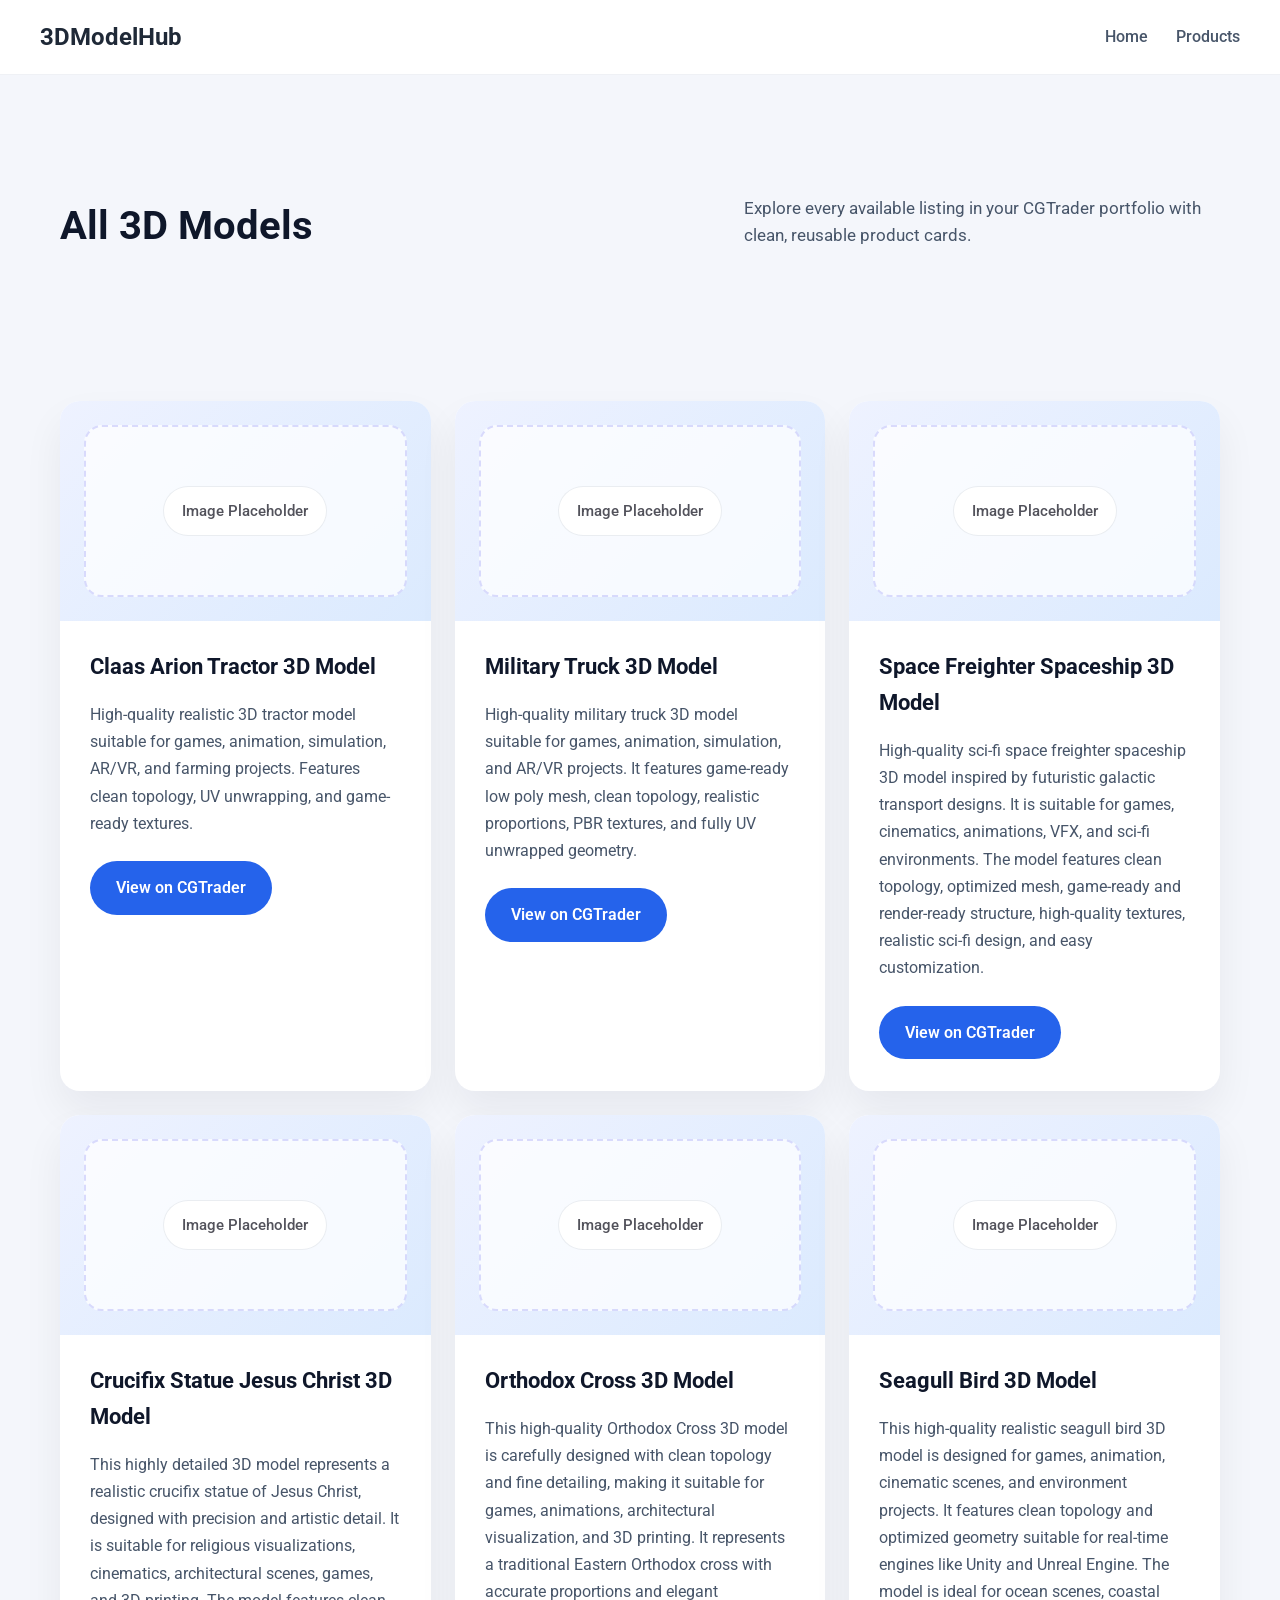
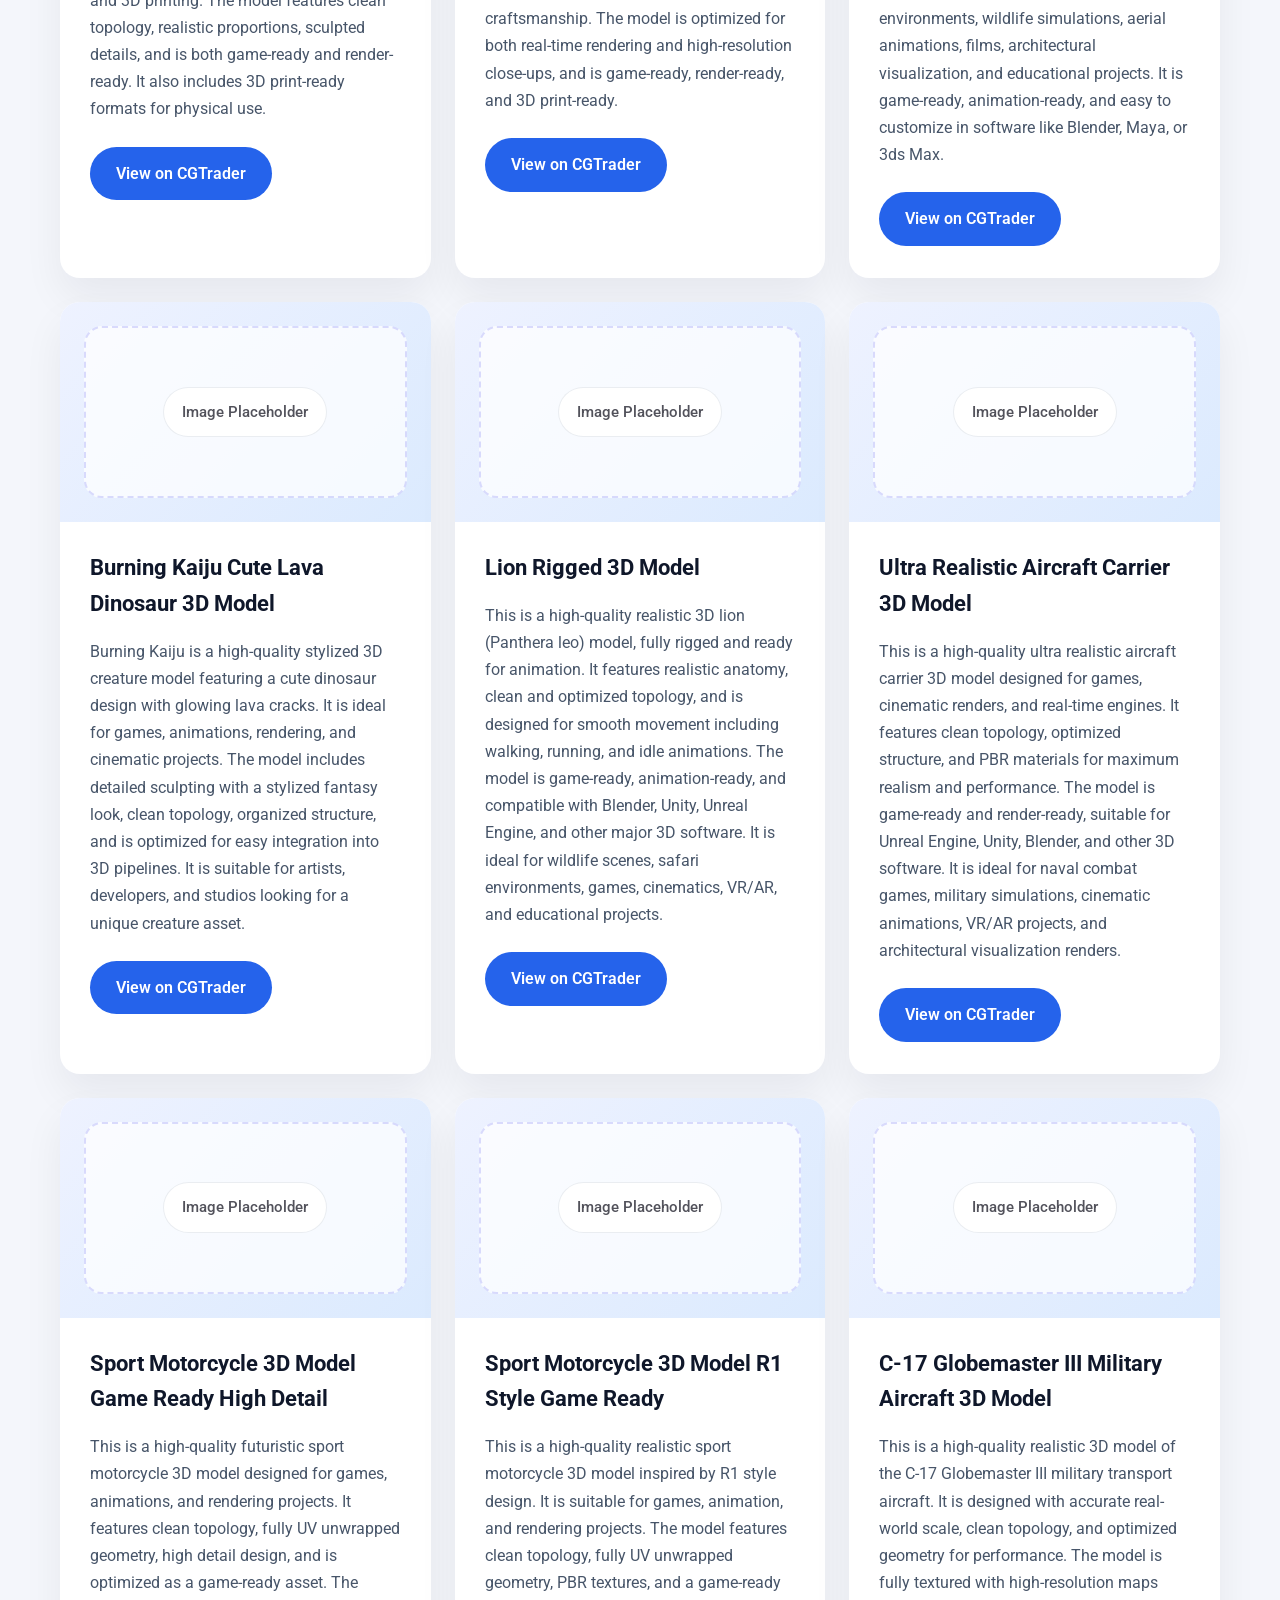
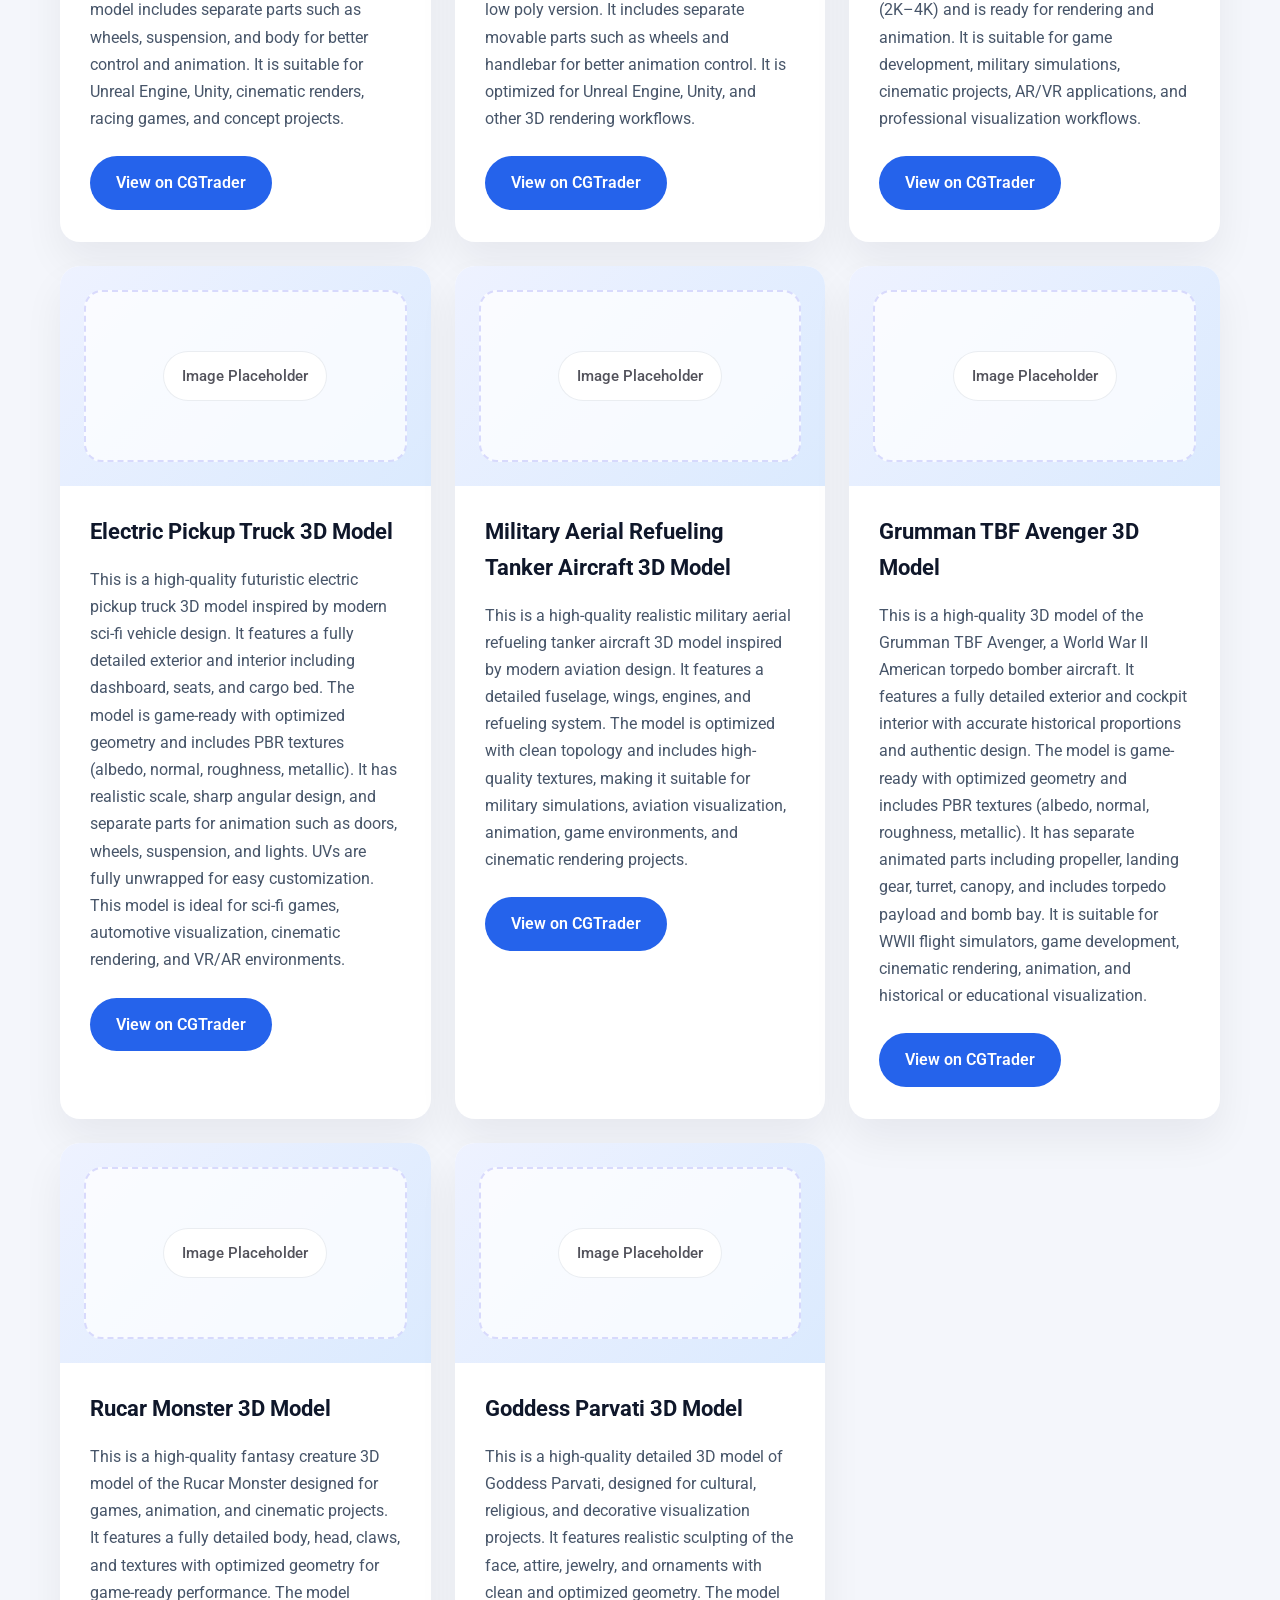
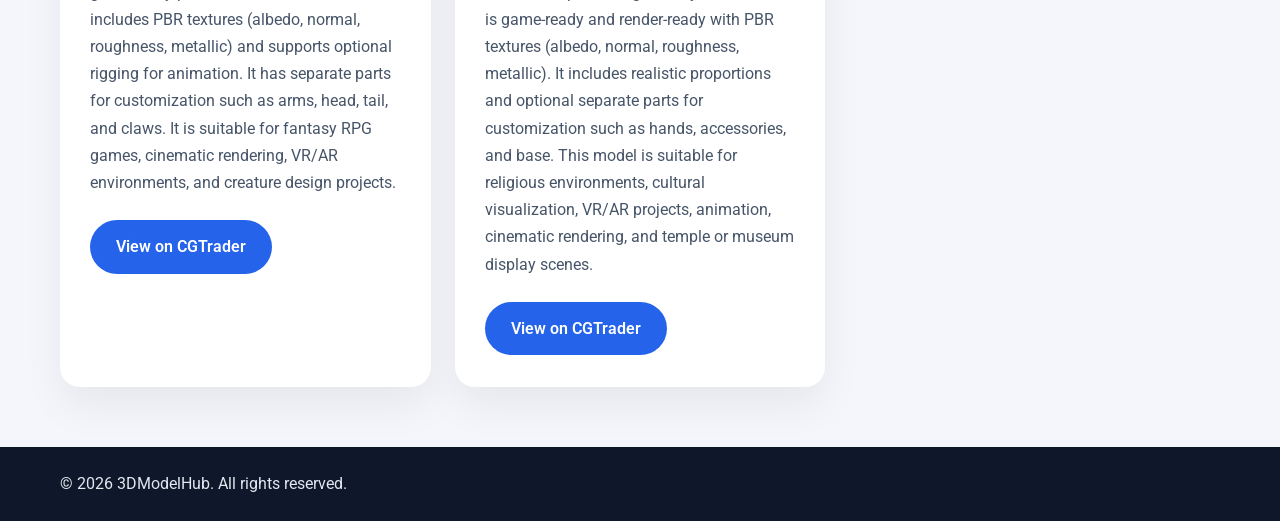
==== products.html @ 46ab67ed "Initial commit via Netlify [skip ci]" ====
﻿<!DOCTYPE html>
<html lang="en">
<head>
    <meta charset="UTF-8">
    <meta name="viewport" content="width=device-width, initial-scale=1.0">
    <title>Products - 3DModelHub</title>
    <meta name="description" content="Browse all 3D model products from 3DModelHub with direct links to CGTrader.">
    <meta name="keywords" content="3D models, CGTrader, products, game assets, sci-fi models, vehicle models">
    <link rel="preconnect" href="https://fonts.googleapis.com">
    <link rel="preconnect" href="https://fonts.gstatic.com" crossorigin>
    <link href="https://fonts.googleapis.com/css2?family=Roboto:wght@300;400;500;700&display=swap" rel="stylesheet">
    <link rel="stylesheet" href="styles.css">
</head>
<body>
    <header>
        <div class="container header-inner">
            <a href="index.html" class="logo">3DModelHub</a>
            <nav>
                <ul>
                    <li><a href="index.html">Home</a></li>
                    <li><a href="products.html">Products</a></li>
                </ul>
            </nav>
        </div>
    </header>

    <main>
        <section class="page-hero">
            <div class="container">
                <h1>All 3D Models</h1>
                <p>Explore every available listing in your CGTrader portfolio with clean, reusable product cards.</p>
            </div>
        </section>

        <section id="products">
            <div class="container">
                <div class="product-grid">
                    <div class="card">
                        <div class="card-image"><div class="image-placeholder"></div></div>
                        <div class="card-content">
                            <h3>Claas Arion Tractor 3D Model</h3>
                            <p>High-quality realistic 3D tractor model suitable for games, animation, simulation, AR/VR, and farming projects. Features clean topology, UV unwrapping, and game-ready textures.</p>
                            <a href="https://www.cgtrader.com/3d-models/vehicle/other/claas-arion-tractor-3d-model" target="_blank" rel="noopener noreferrer" class="cta-btn">View on CGTrader</a>
                        </div>
                    </div>
                    <div class="card">
                        <div class="card-image"><div class="image-placeholder"></div></div>
                        <div class="card-content">
                            <h3>Military Truck 3D Model</h3>
                            <p>High-quality military truck 3D model suitable for games, animation, simulation, and AR/VR projects. It features game-ready low poly mesh, clean topology, realistic proportions, PBR textures, and fully UV unwrapped geometry.</p>
                            <a href="https://www.cgtrader.com/3d-models/military/military-vehicle/military-truck-3d-model-72cf2293-7ee6-48e0-bdb8-0325bc95a999" target="_blank" rel="noopener noreferrer" class="cta-btn">View on CGTrader</a>
                        </div>
                    </div>
                    <div class="card">
                        <div class="card-image"><div class="image-placeholder"></div></div>
                        <div class="card-content">
                            <h3>Space Freighter Spaceship 3D Model</h3>
                            <p>High-quality sci-fi space freighter spaceship 3D model inspired by futuristic galactic transport designs. It is suitable for games, cinematics, animations, VFX, and sci-fi environments. The model features clean topology, optimized mesh, game-ready and render-ready structure, high-quality textures, realistic sci-fi design, and easy customization.</p>
                            <a href="https://www.cgtrader.com/3d-models/space/spaceship/space-freighter-spaceship-3d-model" target="_blank" rel="noopener noreferrer" class="cta-btn">View on CGTrader</a>
                        </div>
                    </div>
                    <div class="card">
                        <div class="card-image"><div class="image-placeholder"></div></div>
                        <div class="card-content">
                            <h3>Crucifix Statue Jesus Christ 3D Model</h3>
                            <p>This highly detailed 3D model represents a realistic crucifix statue of Jesus Christ, designed with precision and artistic detail. It is suitable for religious visualizations, cinematics, architectural scenes, games, and 3D printing. The model features clean topology, realistic proportions, sculpted details, and is both game-ready and render-ready. It also includes 3D print-ready formats for physical use.</p>
                            <a href="https://www.cgtrader.com/3d-models/vehicle/other/crucifix-statue-jesus-christ-3d-model" target="_blank" rel="noopener noreferrer" class="cta-btn">View on CGTrader</a>
                        </div>
                    </div>
                    <div class="card">
                        <div class="card-image"><div class="image-placeholder"></div></div>
                        <div class="card-content">
                            <h3>Orthodox Cross 3D Model</h3>
                            <p>This high-quality Orthodox Cross 3D model is carefully designed with clean topology and fine detailing, making it suitable for games, animations, architectural visualization, and 3D printing. It represents a traditional Eastern Orthodox cross with accurate proportions and elegant craftsmanship. The model is optimized for both real-time rendering and high-resolution close-ups, and is game-ready, render-ready, and 3D print-ready.</p>
                            <a href="https://www.cgtrader.com/3d-models/vehicle/other/orthodox-cross-3d-model" target="_blank" rel="noopener noreferrer" class="cta-btn">View on CGTrader</a>
                        </div>
                    </div>
                    <div class="card">
                        <div class="card-image"><div class="image-placeholder"></div></div>
                        <div class="card-content">
                            <h3>Seagull Bird 3D Model</h3>
                            <p>This high-quality realistic seagull bird 3D model is designed for games, animation, cinematic scenes, and environment projects. It features clean topology and optimized geometry suitable for real-time engines like Unity and Unreal Engine. The model is ideal for ocean scenes, coastal environments, wildlife simulations, aerial animations, films, architectural visualization, and educational projects. It is game-ready, animation-ready, and easy to customize in software like Blender, Maya, or 3ds Max.</p>
                            <a href="https://www.cgtrader.com/3d-models/animal/bird/seagull-bird-3d-model" target="_blank" rel="noopener noreferrer" class="cta-btn">View on CGTrader</a>
                        </div>
                    </div>
                    <div class="card">
                        <div class="card-image"><div class="image-placeholder"></div></div>
                        <div class="card-content">
                            <h3>Burning Kaiju Cute Lava Dinosaur 3D Model</h3>
                            <p>Burning Kaiju is a high-quality stylized 3D creature model featuring a cute dinosaur design with glowing lava cracks. It is ideal for games, animations, rendering, and cinematic projects. The model includes detailed sculpting with a stylized fantasy look, clean topology, organized structure, and is optimized for easy integration into 3D pipelines. It is suitable for artists, developers, and studios looking for a unique creature asset.</p>
                            <a href="https://www.cgtrader.com/3d-models/character/fantasy-character/burning-kaiju-cute-lava-dinosaur-3d-model" target="_blank" rel="noopener noreferrer" class="cta-btn">View on CGTrader</a>
                        </div>
                    </div>
                    <div class="card">
                        <div class="card-image"><div class="image-placeholder"></div></div>
                        <div class="card-content">
                            <h3>Lion Rigged 3D Model</h3>
                            <p>This is a high-quality realistic 3D lion (Panthera leo) model, fully rigged and ready for animation. It features realistic anatomy, clean and optimized topology, and is designed for smooth movement including walking, running, and idle animations. The model is game-ready, animation-ready, and compatible with Blender, Unity, Unreal Engine, and other major 3D software. It is ideal for wildlife scenes, safari environments, games, cinematics, VR/AR, and educational projects.</p>
                            <a href="https://www.cgtrader.com/3d-models/animal/mammal/lion-rigged-3d-model" target="_blank" rel="noopener noreferrer" class="cta-btn">View on CGTrader</a>
                        </div>
                    </div>
                    <div class="card">
                        <div class="card-image"><div class="image-placeholder"></div></div>
                        <div class="card-content">
                            <h3>Ultra Realistic Aircraft Carrier 3D Model</h3>
                            <p>This is a high-quality ultra realistic aircraft carrier 3D model designed for games, cinematic renders, and real-time engines. It features clean topology, optimized structure, and PBR materials for maximum realism and performance. The model is game-ready and render-ready, suitable for Unreal Engine, Unity, Blender, and other 3D software. It is ideal for naval combat games, military simulations, cinematic animations, VR/AR projects, and architectural visualization renders.</p>
                            <a href="https://www.cgtrader.com/3d-models/watercraft/military-watercraft/ultra-realistic-aircraft-carrier-3d-model" target="_blank" rel="noopener noreferrer" class="cta-btn">View on CGTrader</a>
                        </div>
                    </div>
                    <div class="card">
                        <div class="card-image"><div class="image-placeholder"></div></div>
                        <div class="card-content">
                            <h3>Sport Motorcycle 3D Model Game Ready High Detail</h3>
                            <p>This is a high-quality futuristic sport motorcycle 3D model designed for games, animations, and rendering projects. It features clean topology, fully UV unwrapped geometry, high detail design, and is optimized as a game-ready asset. The model includes separate parts such as wheels, suspension, and body for better control and animation. It is suitable for Unreal Engine, Unity, cinematic renders, racing games, and concept projects.</p>
                            <a href="https://www.cgtrader.com/3d-models/vehicle/motorcycle/sport-motorcycle-3d-model-game-ready-high-detail" target="_blank" rel="noopener noreferrer" class="cta-btn">View on CGTrader</a>
                        </div>
                    </div>
                    <div class="card">
                        <div class="card-image"><div class="image-placeholder"></div></div>
                        <div class="card-content">
                            <h3>Sport Motorcycle 3D Model R1 Style Game Ready</h3>
                            <p>This is a high-quality realistic sport motorcycle 3D model inspired by R1 style design. It is suitable for games, animation, and rendering projects. The model features clean topology, fully UV unwrapped geometry, PBR textures, and a game-ready low poly version. It includes separate movable parts such as wheels and handlebar for better animation control. It is optimized for Unreal Engine, Unity, and other 3D rendering workflows.</p>
                            <a href="https://www.cgtrader.com/3d-models/vehicle/motorcycle/sport-motorcycle-3d-model-r1-style-game-ready" target="_blank" rel="noopener noreferrer" class="cta-btn">View on CGTrader</a>
                        </div>
                    </div>
                    <div class="card">
                        <div class="card-image"><div class="image-placeholder"></div></div>
                        <div class="card-content">
                            <h3>C-17 Globemaster III Military Aircraft 3D Model</h3>
                            <p>This is a high-quality realistic 3D model of the C-17 Globemaster III military transport aircraft. It is designed with accurate real-world scale, clean topology, and optimized geometry for performance. The model is fully textured with high-resolution maps (2K–4K) and is ready for rendering and animation. It is suitable for game development, military simulations, cinematic projects, AR/VR applications, and professional visualization workflows.</p>
                            <a href="https://www.cgtrader.com/3d-models/aircraft/military-aircraft/c-17-globemaster-iii-military-aircraft-3d-model" target="_blank" rel="noopener noreferrer" class="cta-btn">View on CGTrader</a>
                        </div>
                    </div>
                    <div class="card">
                        <div class="card-image"><div class="image-placeholder"></div></div>
                        <div class="card-content">
                            <h3>Electric Pickup Truck 3D Model</h3>
                            <p>This is a high-quality futuristic electric pickup truck 3D model inspired by modern sci-fi vehicle design. It features a fully detailed exterior and interior including dashboard, seats, and cargo bed. The model is game-ready with optimized geometry and includes PBR textures (albedo, normal, roughness, metallic). It has realistic scale, sharp angular design, and separate parts for animation such as doors, wheels, suspension, and lights. UVs are fully unwrapped for easy customization. This model is ideal for sci-fi games, automotive visualization, cinematic rendering, and VR/AR environments.</p>
                            <a href="https://www.cgtrader.com/3d-models/car/suv/electric-pickup-truck-3d-model" target="_blank" rel="noopener noreferrer" class="cta-btn">View on CGTrader</a>
                        </div>
                    </div>
                    <div class="card">
                        <div class="card-image"><div class="image-placeholder"></div></div>
                        <div class="card-content">
                            <h3>Military Aerial Refueling Tanker Aircraft 3D Model</h3>
                            <p>This is a high-quality realistic military aerial refueling tanker aircraft 3D model inspired by modern aviation design. It features a detailed fuselage, wings, engines, and refueling system. The model is optimized with clean topology and includes high-quality textures, making it suitable for military simulations, aviation visualization, animation, game environments, and cinematic rendering projects.</p>
                            <a href="https://www.cgtrader.com/3d-models/aircraft/military-aircraft/military-aerial-refueling-tanker-aircraft-3d-model" target="_blank" rel="noopener noreferrer" class="cta-btn">View on CGTrader</a>
                        </div>
                    </div>
                    <div class="card">
                        <div class="card-image"><div class="image-placeholder"></div></div>
                        <div class="card-content">
                            <h3>Grumman TBF Avenger 3D Model</h3>
                            <p>This is a high-quality 3D model of the Grumman TBF Avenger, a World War II American torpedo bomber aircraft. It features a fully detailed exterior and cockpit interior with accurate historical proportions and authentic design. The model is game-ready with optimized geometry and includes PBR textures (albedo, normal, roughness, metallic). It has separate animated parts including propeller, landing gear, turret, canopy, and includes torpedo payload and bomb bay. It is suitable for WWII flight simulators, game development, cinematic rendering, animation, and historical or educational visualization.</p>
                            <a href="https://www.cgtrader.com/3d-models/aircraft/historic-aircraft/grumman-tbf-avenger-3d-model" target="_blank" rel="noopener noreferrer" class="cta-btn">View on CGTrader</a>
                        </div>
                    </div>
                    <div class="card">
                        <div class="card-image"><div class="image-placeholder"></div></div>
                        <div class="card-content">
                            <h3>Rucar Monster 3D Model</h3>
                            <p>This is a high-quality fantasy creature 3D model of the Rucar Monster designed for games, animation, and cinematic projects. It features a fully detailed body, head, claws, and textures with optimized geometry for game-ready performance. The model includes PBR textures (albedo, normal, roughness, metallic) and supports optional rigging for animation. It has separate parts for customization such as arms, head, tail, and claws. It is suitable for fantasy RPG games, cinematic rendering, VR/AR environments, and creature design projects.</p>
                            <a href="https://www.cgtrader.com/3d-models/character/fantasy-character/rucar-monster-3d-model" target="_blank" rel="noopener noreferrer" class="cta-btn">View on CGTrader</a>
                        </div>
                    </div>
                    <div class="card">
                        <div class="card-image"><div class="image-placeholder"></div></div>
                        <div class="card-content">
                            <h3>Goddess Parvati 3D Model</h3>
                            <p>This is a high-quality detailed 3D model of Goddess Parvati, designed for cultural, religious, and decorative visualization projects. It features realistic sculpting of the face, attire, jewelry, and ornaments with clean and optimized geometry. The model is game-ready and render-ready with PBR textures (albedo, normal, roughness, metallic). It includes realistic proportions and optional separate parts for customization such as hands, accessories, and base. This model is suitable for religious environments, cultural visualization, VR/AR projects, animation, cinematic rendering, and temple or museum display scenes.</p>
                            <a href="https://www.cgtrader.com/3d-models/character/other/goddess-parvati-3d-model" target="_blank" rel="noopener noreferrer" class="cta-btn">View on CGTrader</a>
                        </div>
                    </div>
                </div>
            </div>
        </section>
    </main>

    <footer>
        <div class="container footer-inner">
            <p>&copy; 2026 3DModelHub. All rights reserved.</p>
        </div>
    </footer>
</body>
</html>
---- styles.css ----
﻿/* Reset and Base Styles */
* {
    margin: 0;
    padding: 0;
    box-sizing: border-box;
}

body {
    font-family: 'Roboto', sans-serif;
    line-height: 1.6;
    color: #1f2937;
    background-color: #f4f6fb;
}

.container {
    max-width: 1200px;
    margin: 0 auto;
    padding: 0 20px;
}

header {
    position: sticky;
    top: 0;
    background-color: #ffffff;
    border-bottom: 1px solid rgba(148, 163, 184, 0.15);
    z-index: 1000;
}

.header-inner {
    display: flex;
    align-items: center;
    justify-content: space-between;
    padding: 18px 0;
}

.logo {
    font-size: 1.5rem;
    font-weight: 700;
    color: #1f2937;
    text-decoration: none;
}

nav ul {
    list-style: none;
    display: flex;
    gap: 28px;
}

nav a {
    color: #475569;
    text-decoration: none;
    font-weight: 500;
    transition: color 0.3s ease;
}

nav a:hover {
    color: #0f172a;
}

#hero,
.page-hero {
    padding: 120px 0 80px;
}

.hero-inner,
.page-hero .container {
    display: grid;
    grid-template-columns: 1.15fr 0.85fr;
    gap: 40px;
    align-items: center;
}

.hero-copy {
    max-width: 620px;
}

.eyebrow {
    display: inline-block;
    margin-bottom: 18px;
    color: #2563eb;
    font-weight: 700;
    letter-spacing: 0.12em;
    text-transform: uppercase;
    font-size: 0.85rem;
}

#hero h1,
.page-hero h1 {
    font-size: clamp(2.5rem, 3vw, 3.75rem);
    line-height: 1.05;
    color: #0f172a;
    margin-bottom: 24px;
}

.hero-copy p,
.page-hero p {
    font-size: 1.05rem;
    color: #475569;
    max-width: 590px;
    margin-bottom: 32px;
}

.hero-actions {
    display: flex;
    flex-wrap: wrap;
    gap: 16px;
}

.hero-btn,
.cta-btn {
    display: inline-flex;
    align-items: center;
    justify-content: center;
    background-color: #2563eb;
    color: #ffffff;
    padding: 14px 26px;
    border-radius: 999px;
    text-decoration: none;
    font-weight: 600;
    transition: transform 0.25s ease, background-color 0.25s ease;
}

.hero-btn:hover,
.cta-btn:hover {
    background-color: #1d4ed8;
    transform: translateY(-2px);
}

.hero-link {
    color: #475569;
    text-decoration: none;
    display: inline-flex;
    align-items: center;
    font-weight: 500;
}

.hero-visual {
    min-height: 420px;
}

.hero-card {
    background: linear-gradient(180deg, #ffffff 0%, #eef2ff 100%);
    border: 1px solid rgba(148, 163, 184, 0.14);
    border-radius: 28px;
    padding: 32px;
    box-shadow: 0 30px 60px rgba(15, 23, 42, 0.08);
}

.hero-tag {
    display: inline-flex;
    background-color: #f8fafc;
    color: #2563eb;
    padding: 8px 14px;
    border-radius: 999px;
    text-transform: uppercase;
    font-weight: 700;
    letter-spacing: 0.08em;
    font-size: 0.8rem;
    margin-bottom: 20px;
}

.hero-card h2 {
    font-size: 1.85rem;
    line-height: 1.1;
    margin-bottom: 16px;
    color: #0f172a;
}

.hero-card p {
    color: #475569;
    line-height: 1.85;
    margin-bottom: 22px;
}

.hero-meta {
    display: flex;
    flex-wrap: wrap;
    gap: 10px;
}

.hero-meta span {
    background: rgba(37, 99, 235, 0.1);
    color: #1d4ed8;
    padding: 10px 16px;
    border-radius: 999px;
    font-size: 0.95rem;
    font-weight: 600;
}

.section-light {
    background-color: #ffffff;
    padding: 80px 0;
}

.feature-grid,
.category-grid,
.product-grid {
    display: grid;
    gap: 24px;
}

.feature-grid {
    grid-template-columns: repeat(auto-fit, minmax(250px, 1fr));
}

.feature-card,
.category,
.card {
    border-radius: 20px;
    background-color: #ffffff;
    box-shadow: 0 20px 40px rgba(15, 23, 42, 0.06);
}

.feature-card {
    padding: 28px;
}

.feature-card h3,
.category h3,
.card h3 {
    margin-bottom: 16px;
    font-size: 1.25rem;
}

.feature-card p,
.card p {
    color: #475569;
    line-height: 1.7;
}

.category-grid {
    grid-template-columns: repeat(auto-fit, minmax(200px, 1fr));
}

.category {
    display: flex;
    align-items: center;
    justify-content: center;
    min-height: 160px;
    padding: 28px;
    text-align: center;
}

.category h3 {
    font-size: 1.2rem;
}

.product-grid {
    grid-template-columns: repeat(auto-fit, minmax(320px, 1fr));
    padding: 40px 0 60px;
}

.card {
    overflow: hidden;
    display: flex;
    flex-direction: column;
}

.card-image {
    min-height: 220px;
    background: linear-gradient(135deg, #eef2ff 0%, #dbeafe 100%);
    display: flex;
    align-items: center;
    justify-content: center;
    padding: 24px;
}

.image-placeholder {
    width: 100%;
    height: 100%;
    border-radius: 18px;
    border: 2px dashed rgba(99, 102, 241, 0.22);
    background: rgba(255, 255, 255, 0.72);
    display: flex;
    align-items: center;
    justify-content: center;
    color: #52525b;
    font-size: 0.95rem;
    font-weight: 500;
    position: relative;
}

.image-placeholder::before {
    content: "Image Placeholder";
    display: inline-block;
    padding: 12px 18px;
    border-radius: 999px;
    background: rgba(255, 255, 255, 0.95);
    border: 1px solid rgba(148, 163, 184, 0.2);
}

.card-content {
    padding: 28px 30px 32px;
    flex: 1;
}

.card h3 {
    font-size: 1.4rem;
    color: #0f172a;
    margin-bottom: 16px;
}

.card p {
    margin-bottom: 24px;
}

.cta-btn {
    width: fit-content;
}

footer {
    background-color: #0f172a;
    color: #e2e8f0;
    padding: 24px 0;
}

.footer-inner {
    display: flex;
    justify-content: space-between;
    align-items: center;
    gap: 12px;
}

@media (max-width: 960px) {
    .hero-inner,
    .page-hero .container {
        grid-template-columns: 1fr;
    }

    .hero-visual {
        order: -1;
    }
}

@media (max-width: 768px) {
    .header-inner {
        flex-direction: column;
        align-items: flex-start;
        gap: 14px;
    }

    nav ul {
        gap: 18px;
        flex-wrap: wrap;
    }

    #hero,
    .page-hero {
        padding-top: 90px;
    }

    .hero-card,
    .feature-card,
    .category,
    .card {
        border-radius: 20px;
    }
}

@media (max-width: 540px) {
    .hero-actions {
        flex-direction: column;
        align-items: stretch;
    }

    .hero-btn,
    .hero-link,
    .cta-btn {
        width: 100%;
        justify-content: center;
    }
}
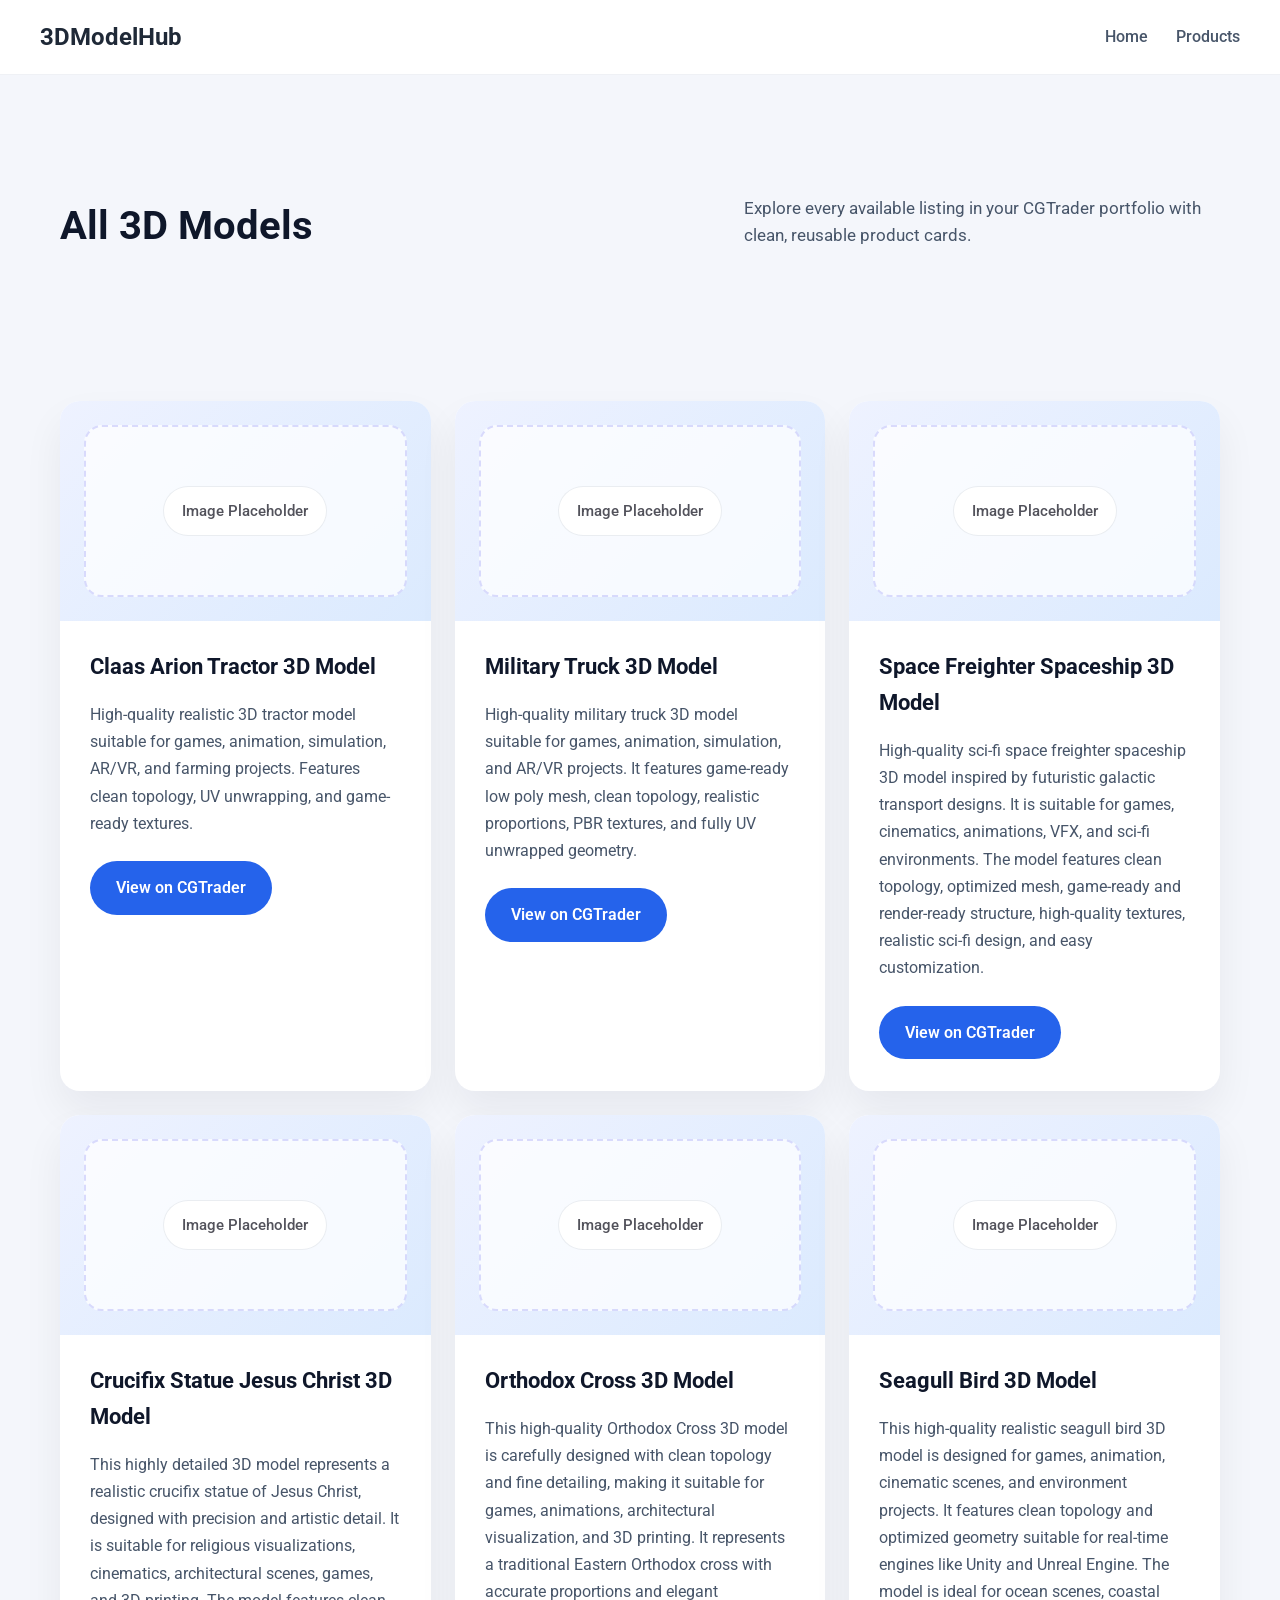
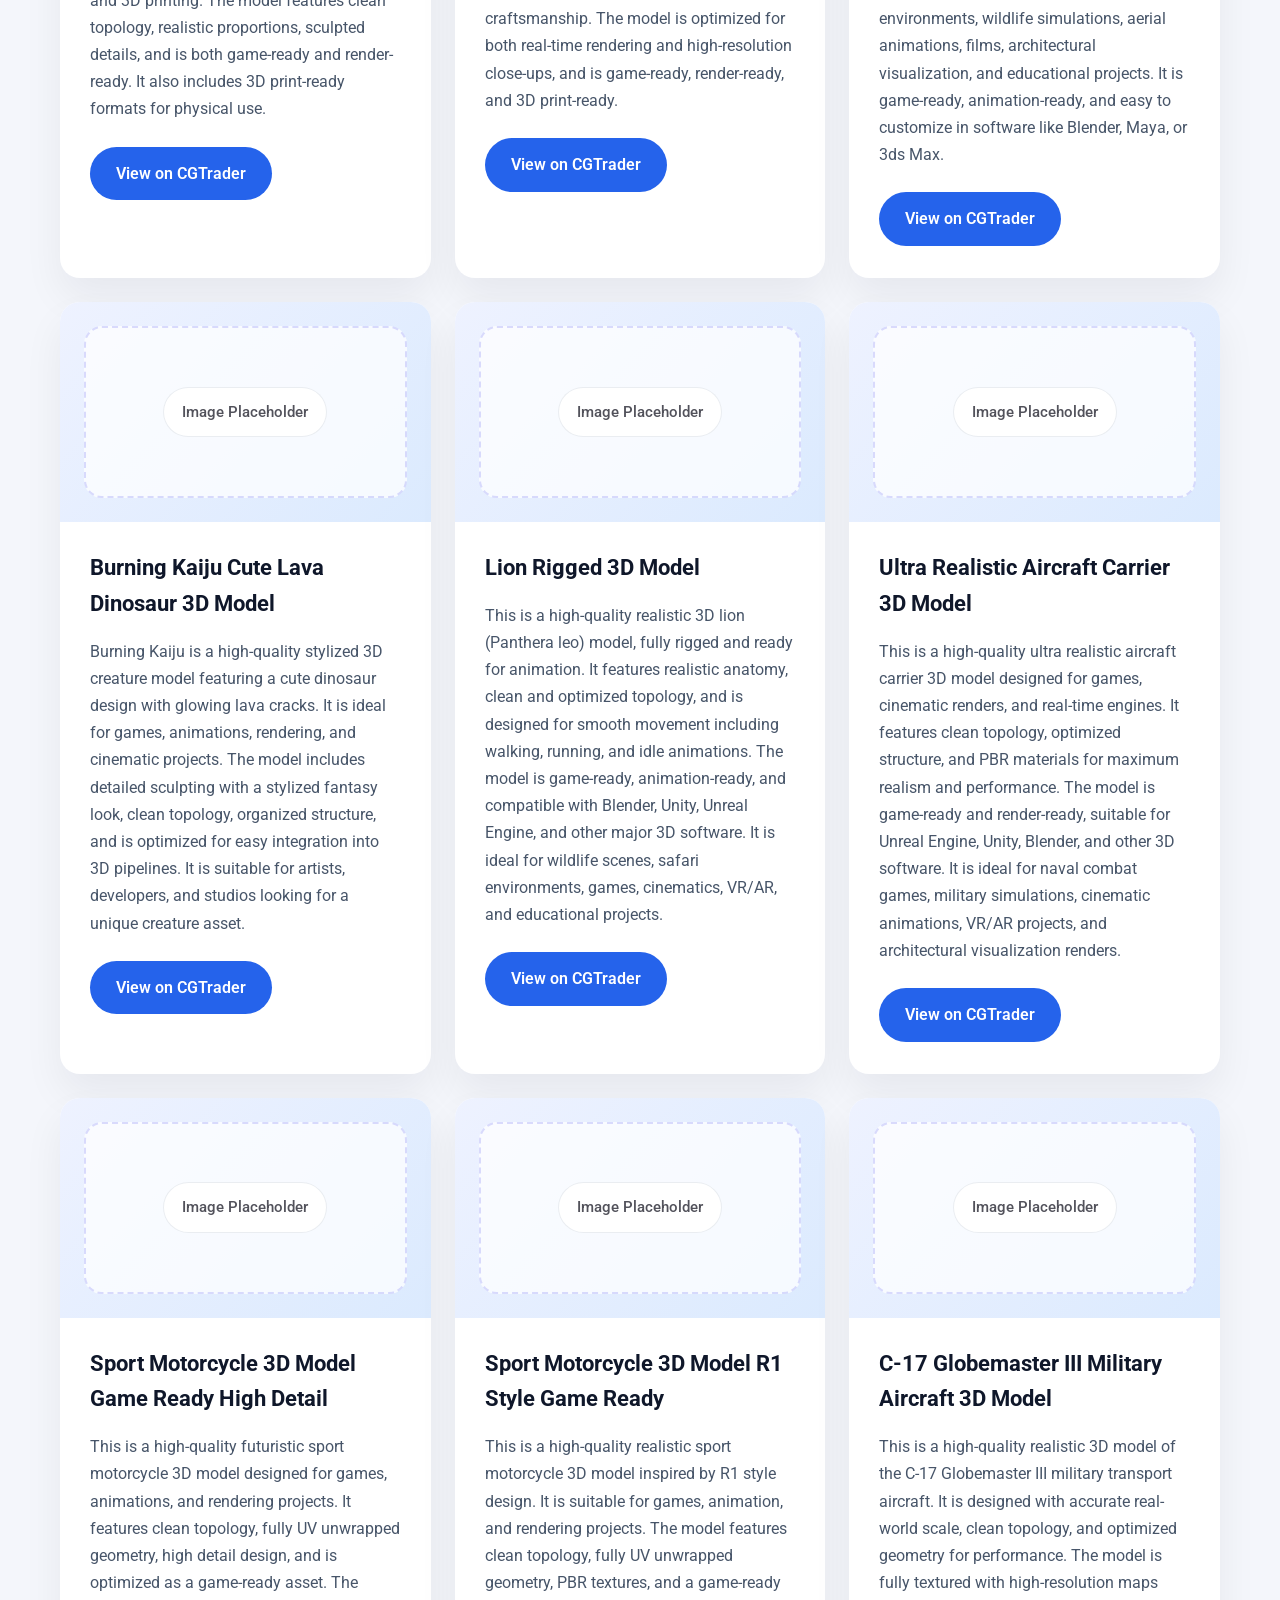
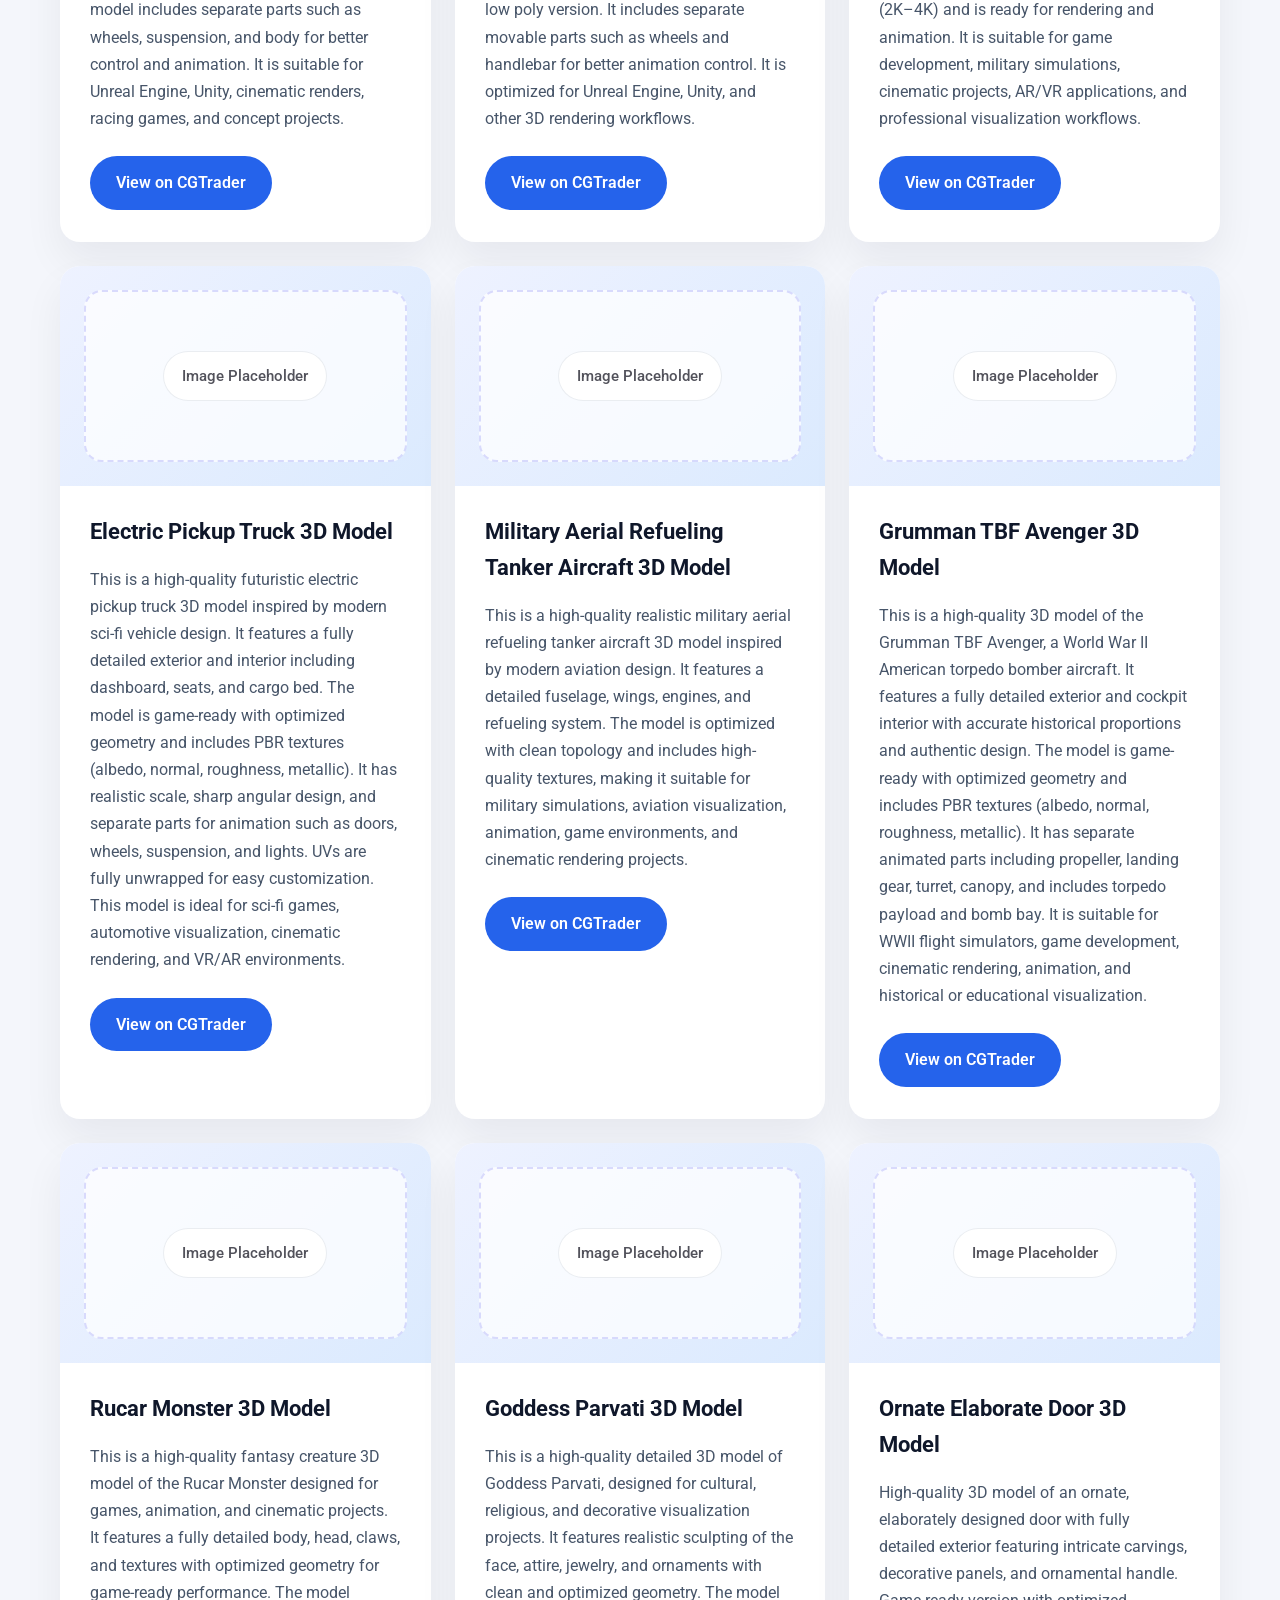
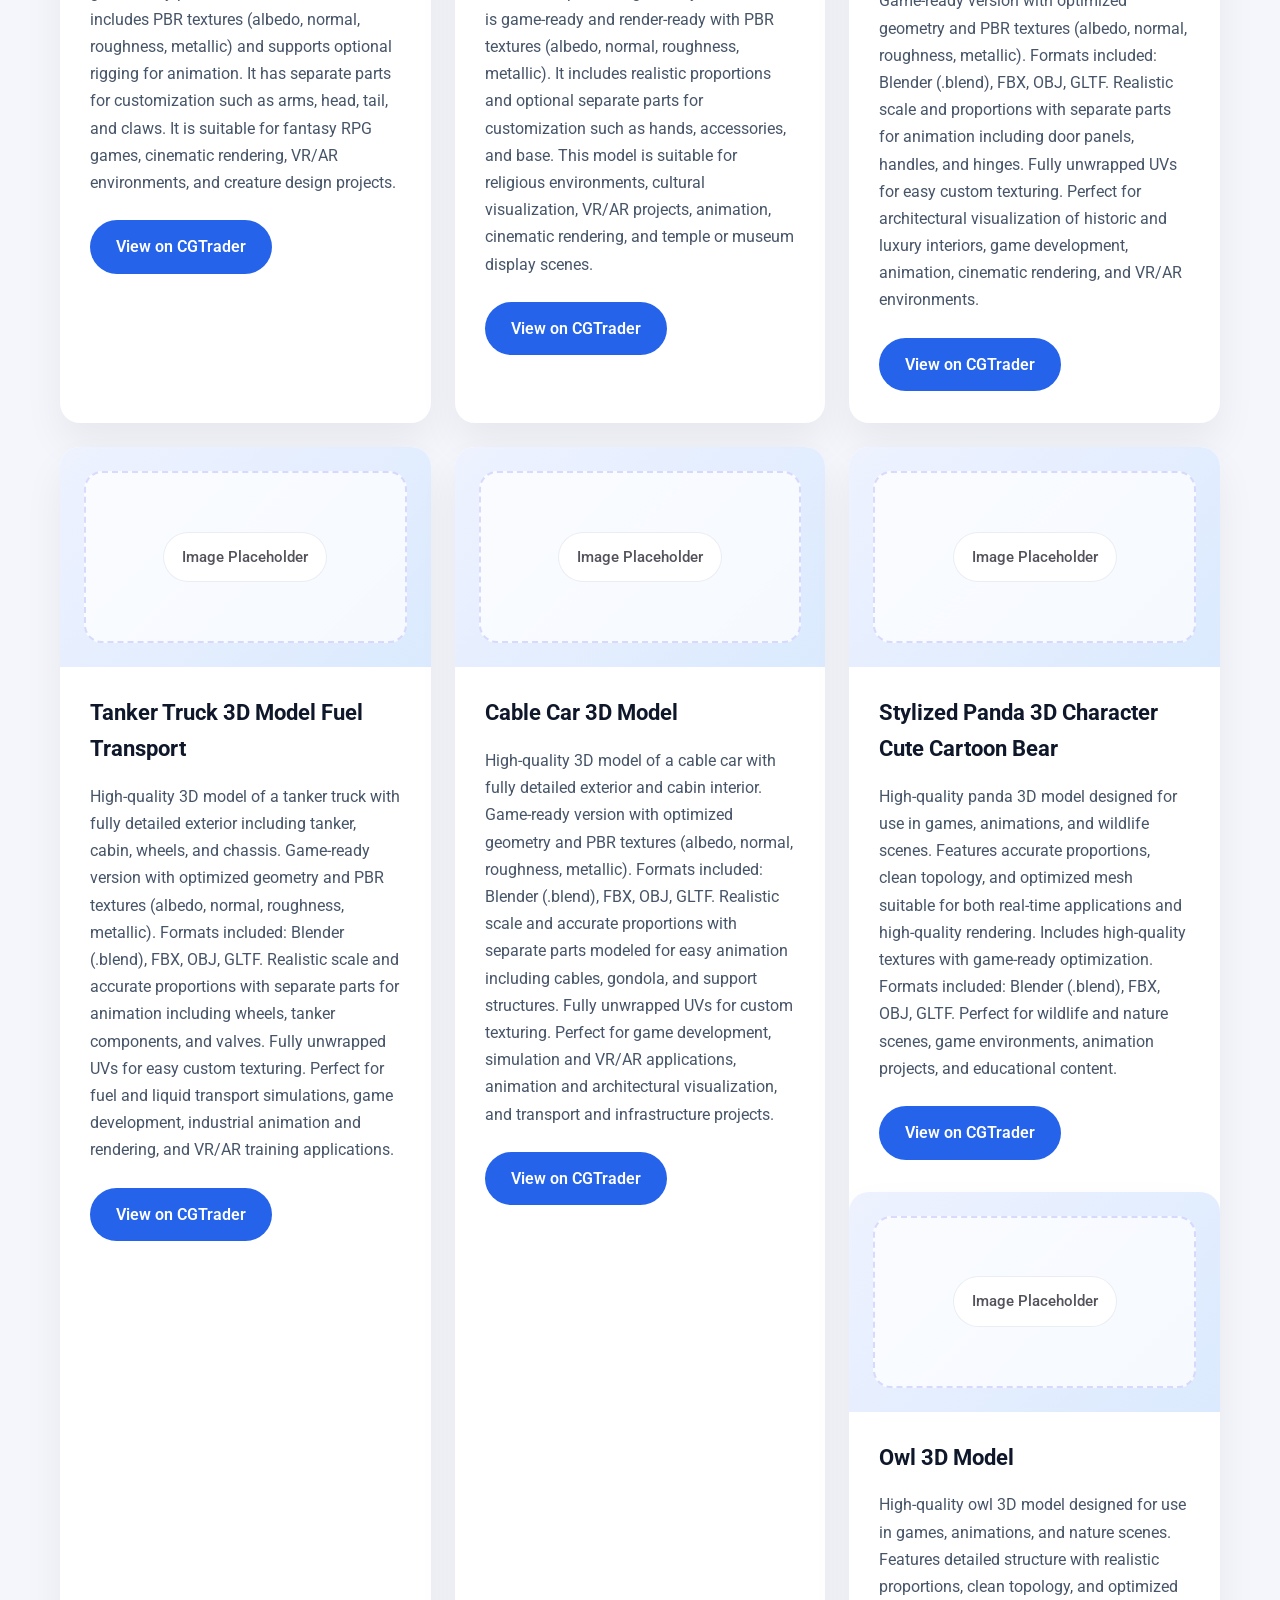
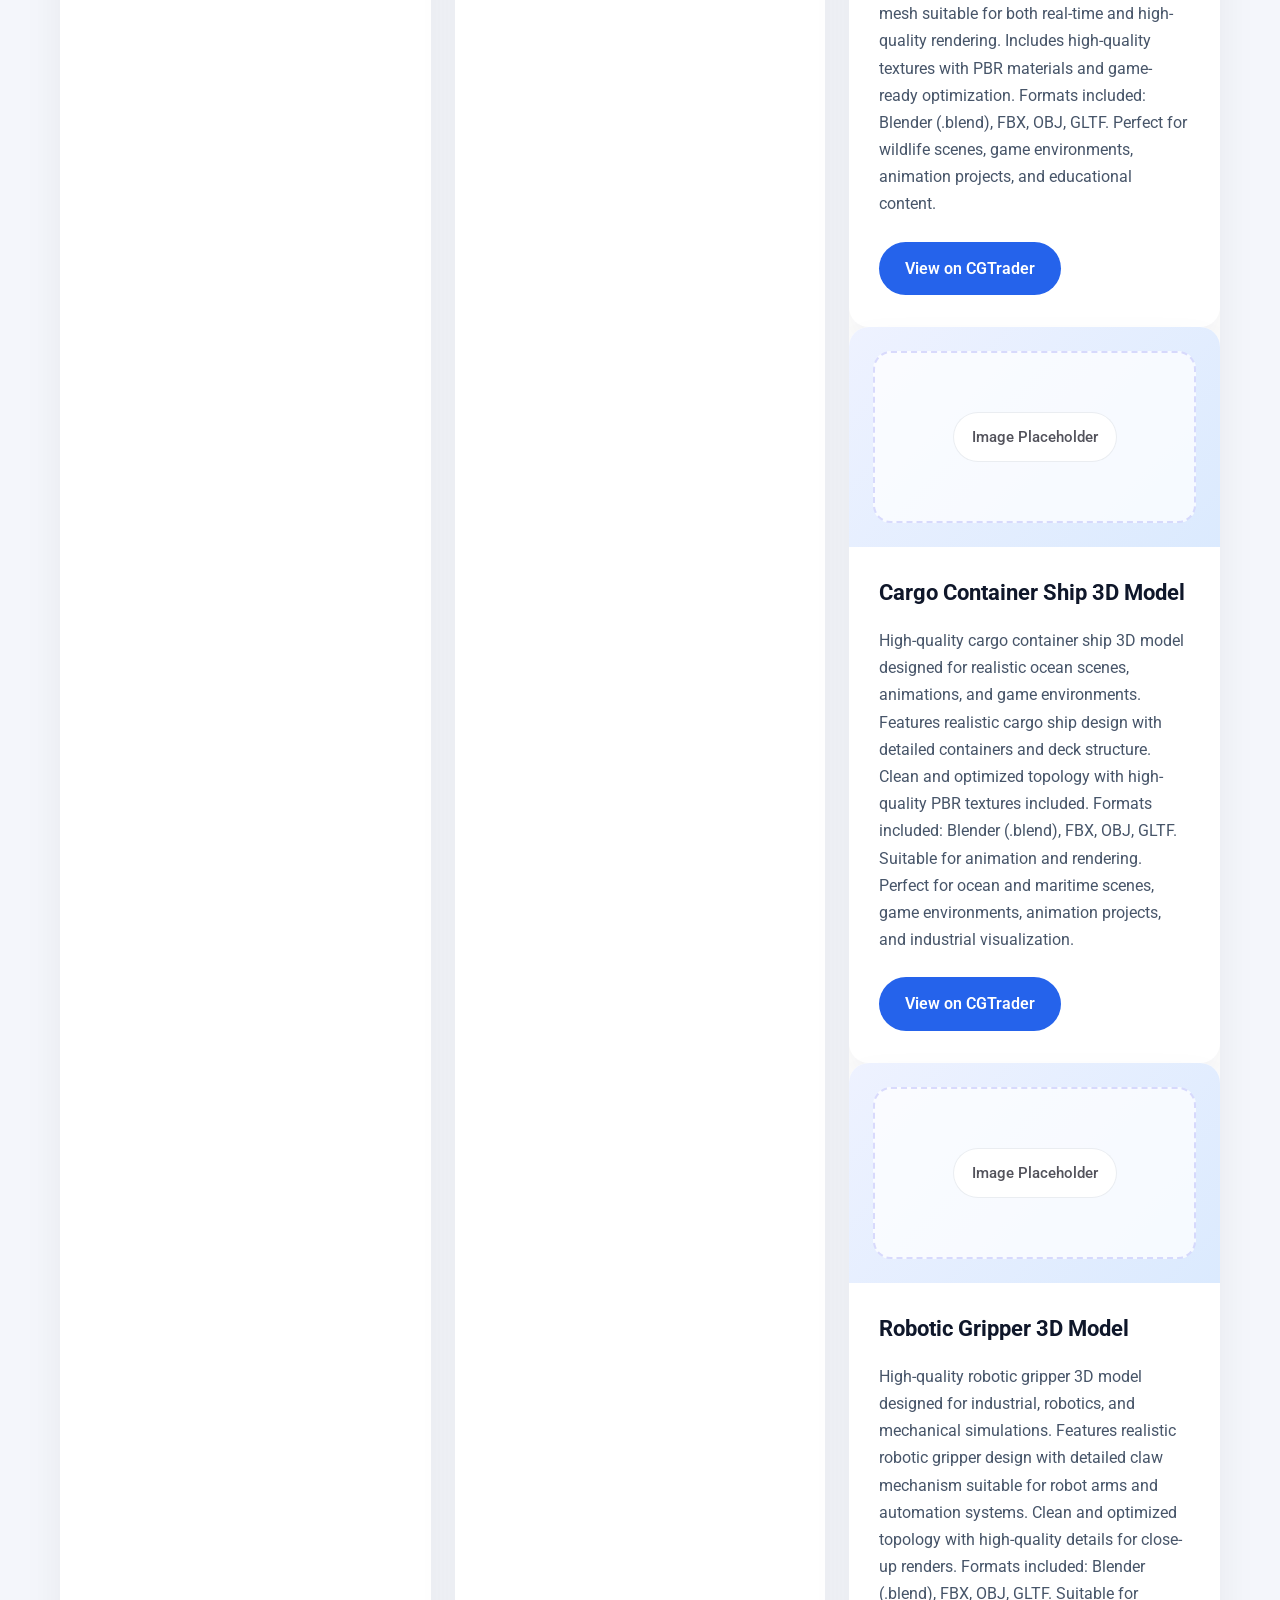
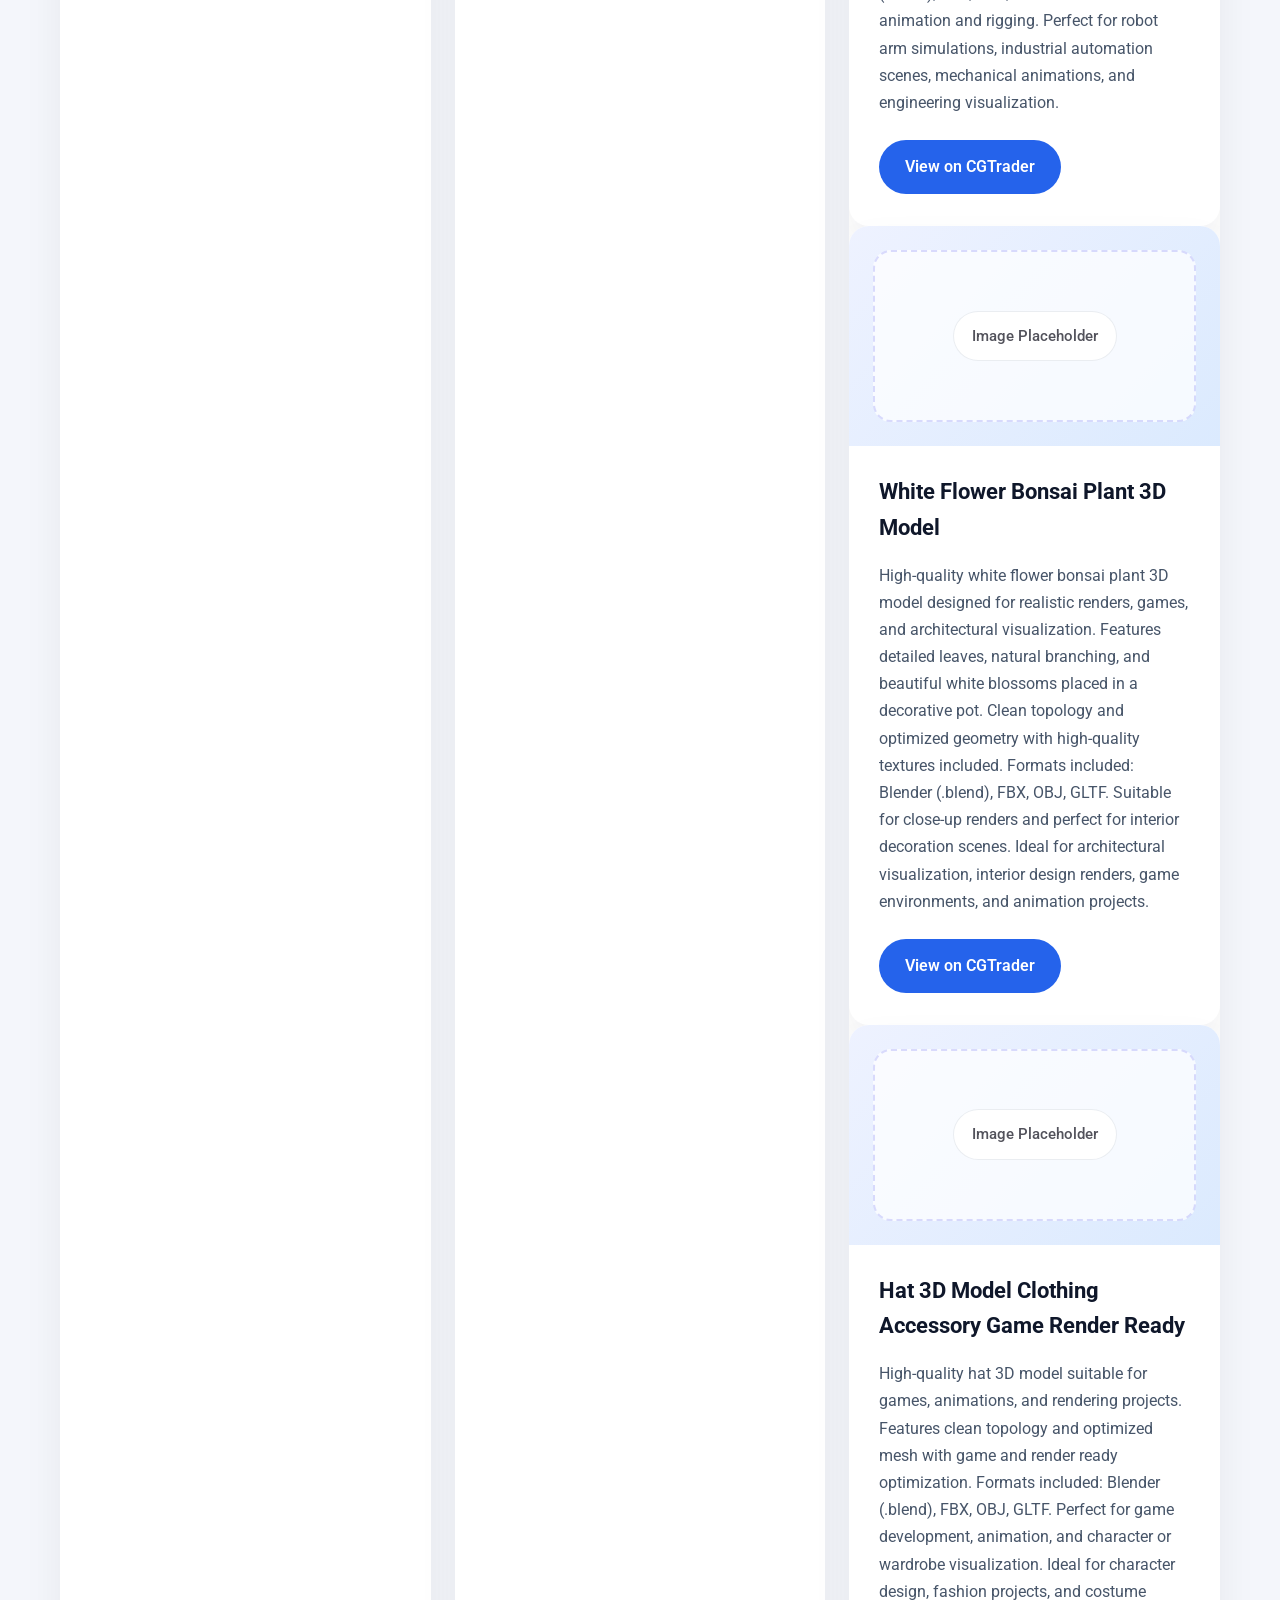
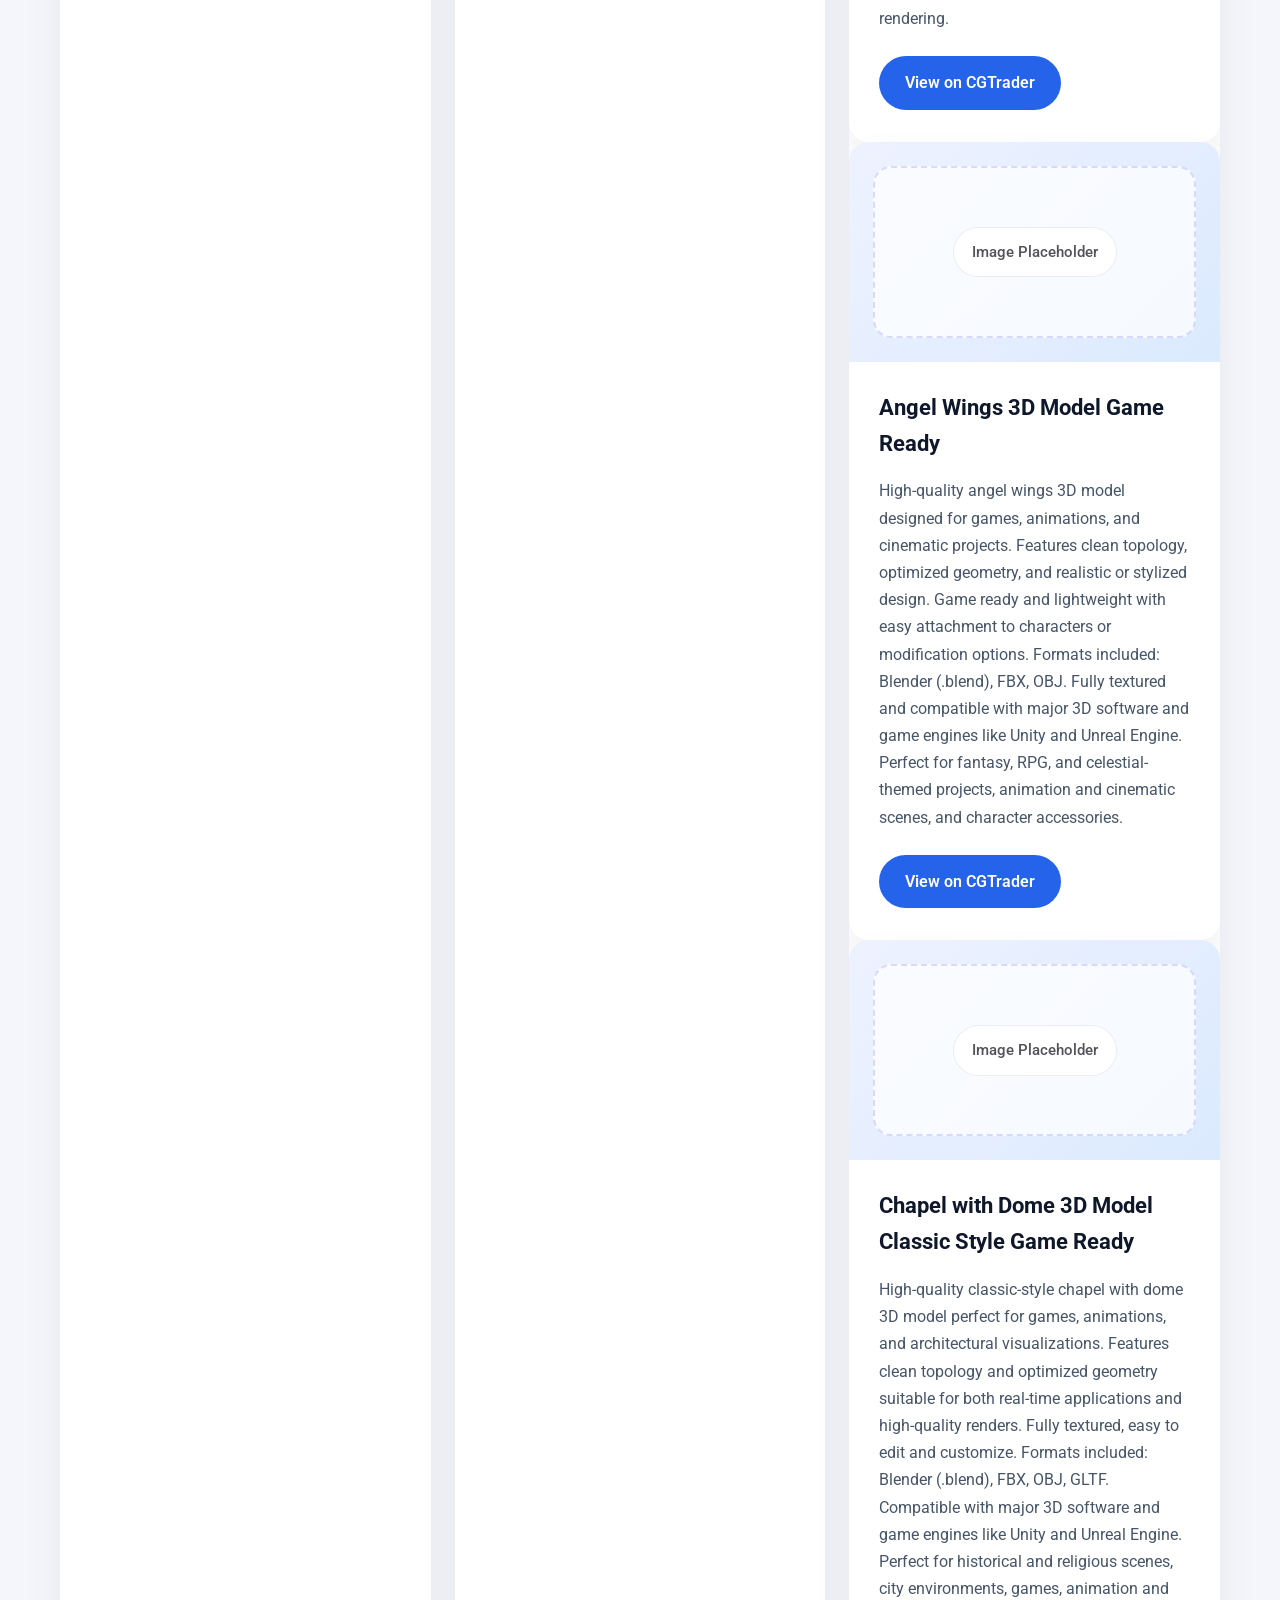
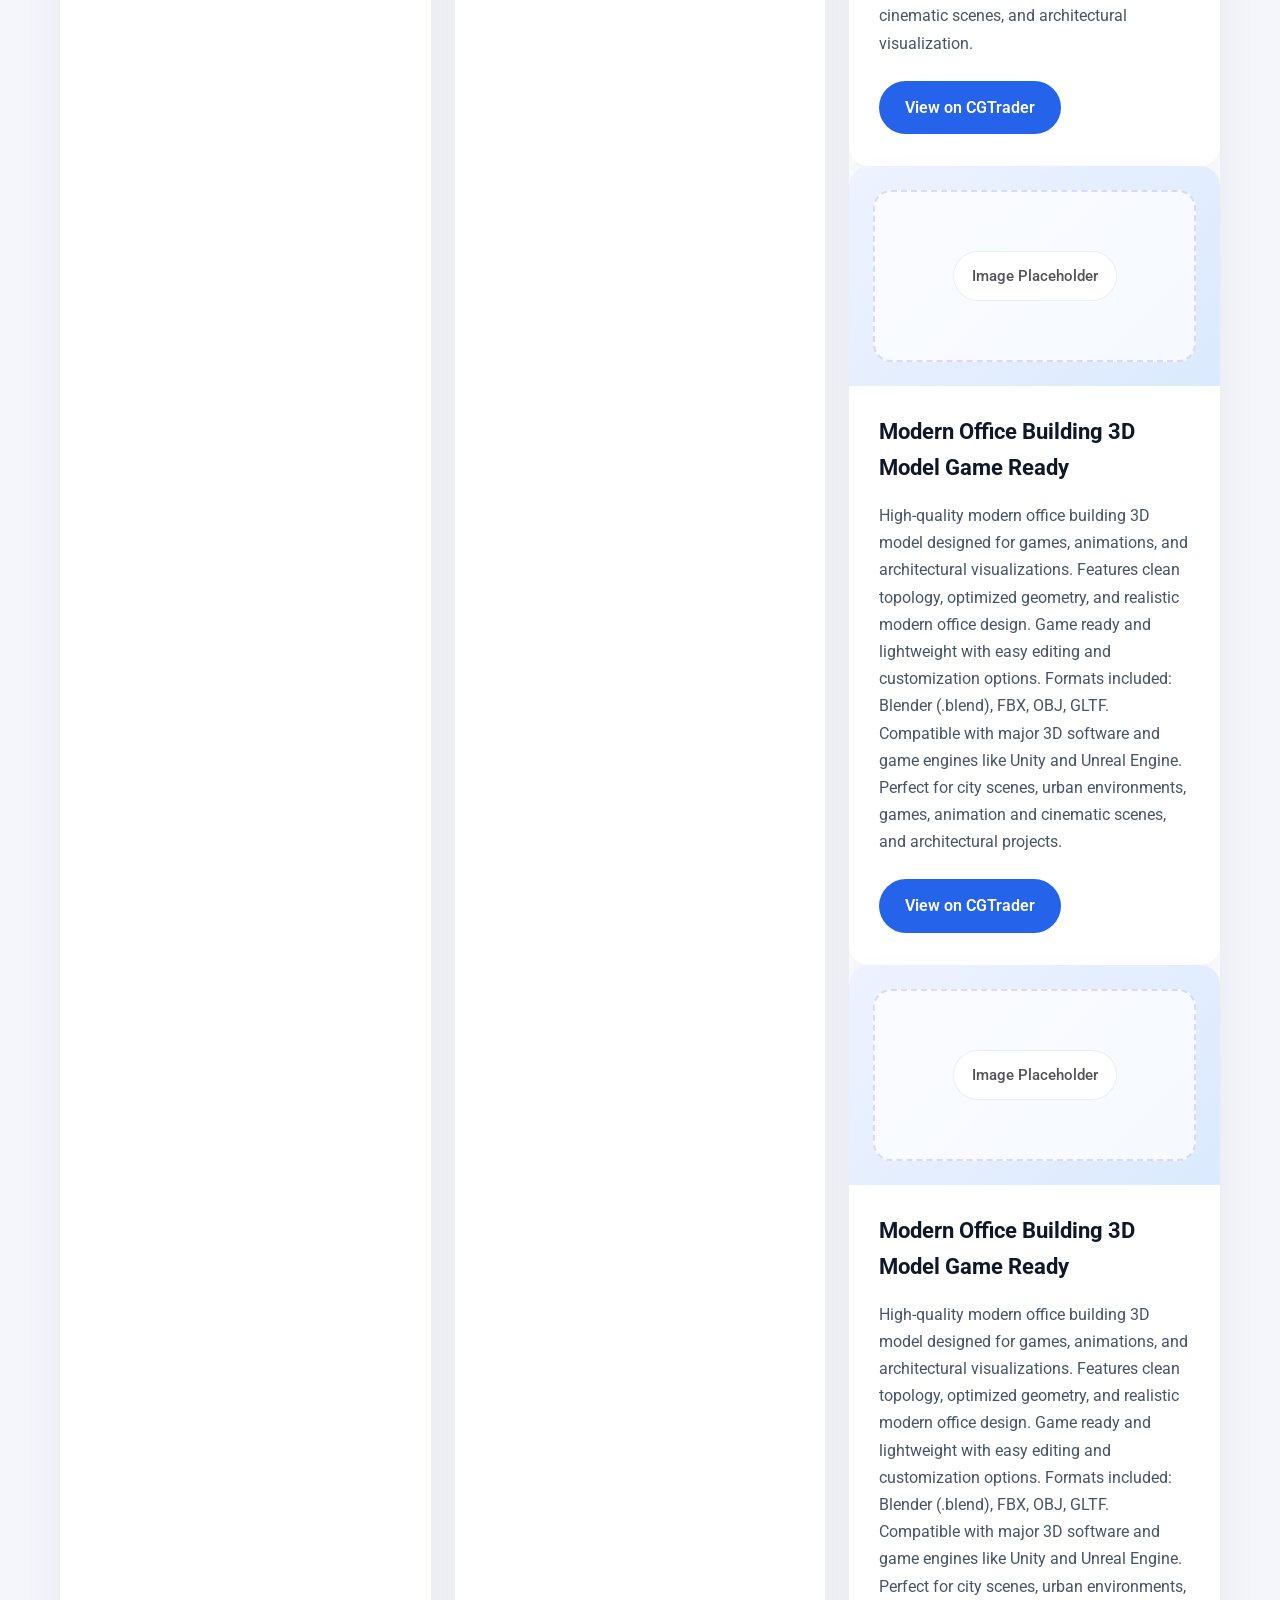
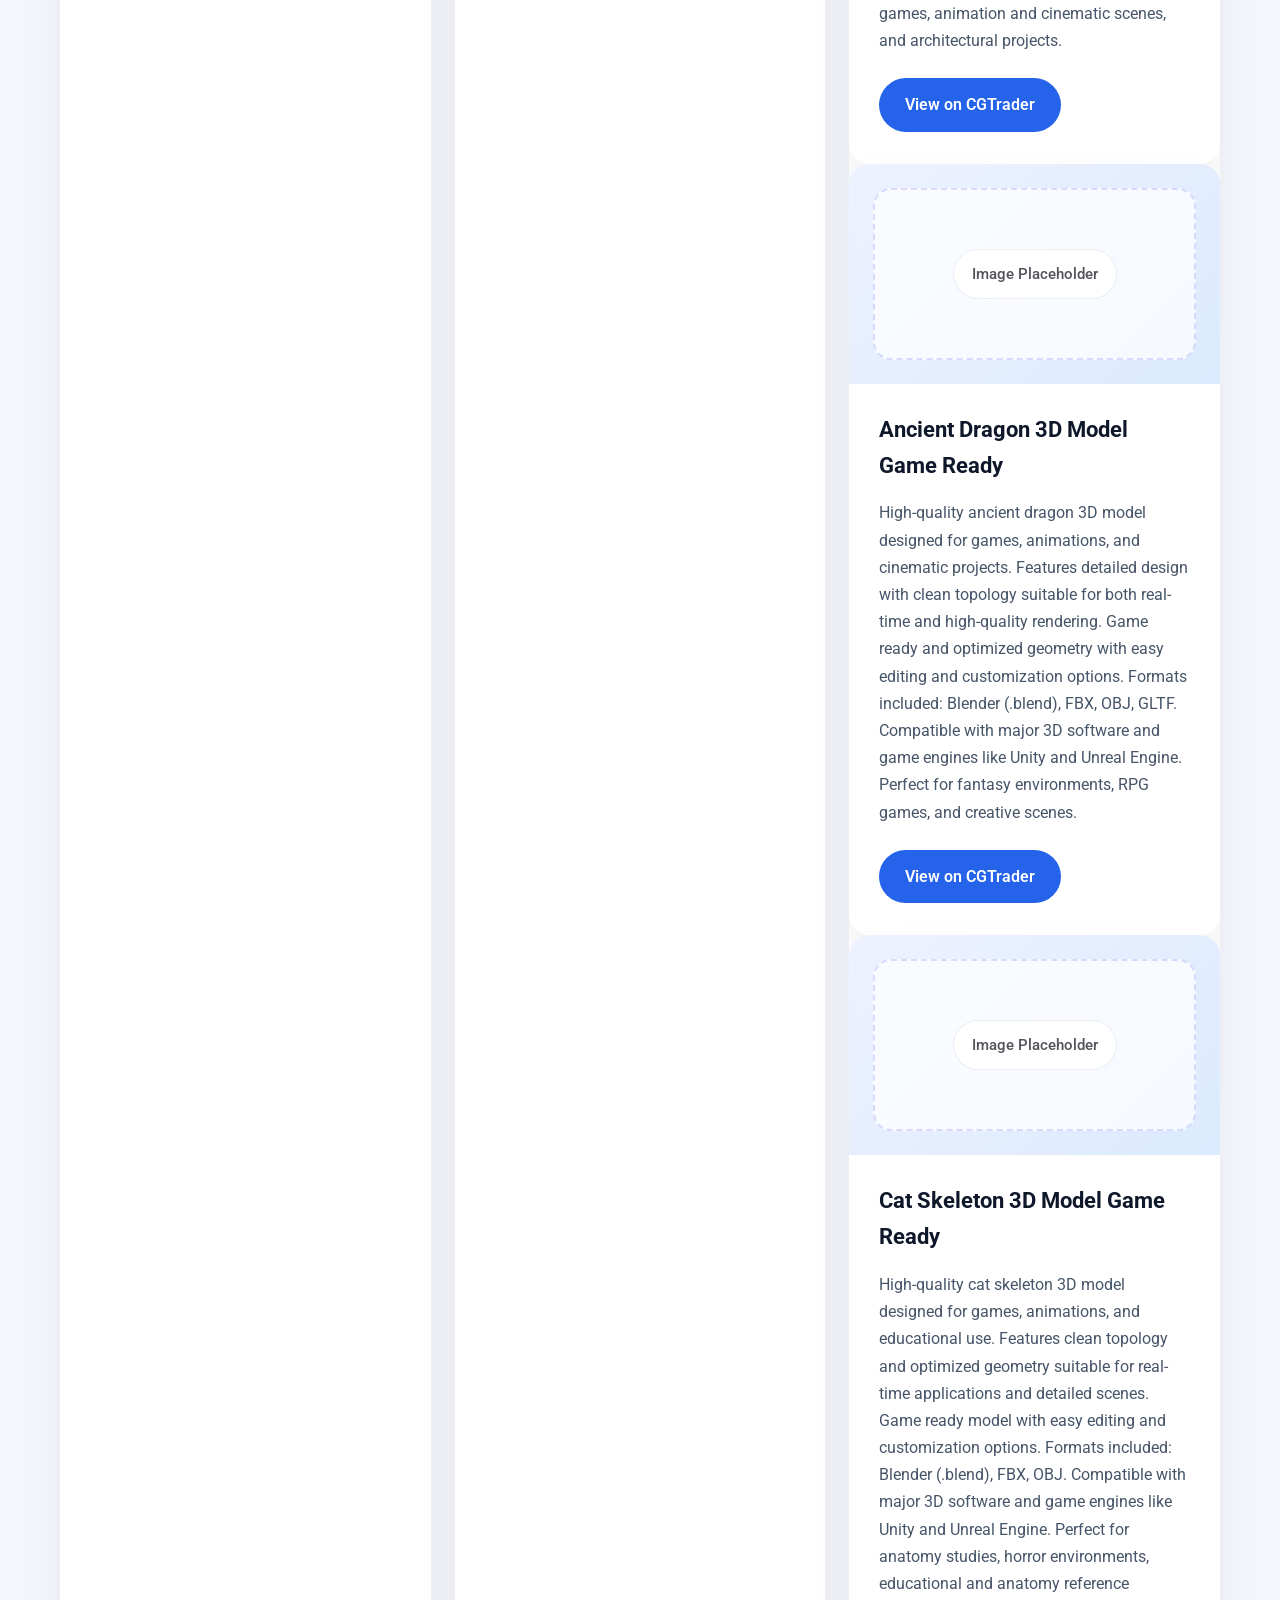
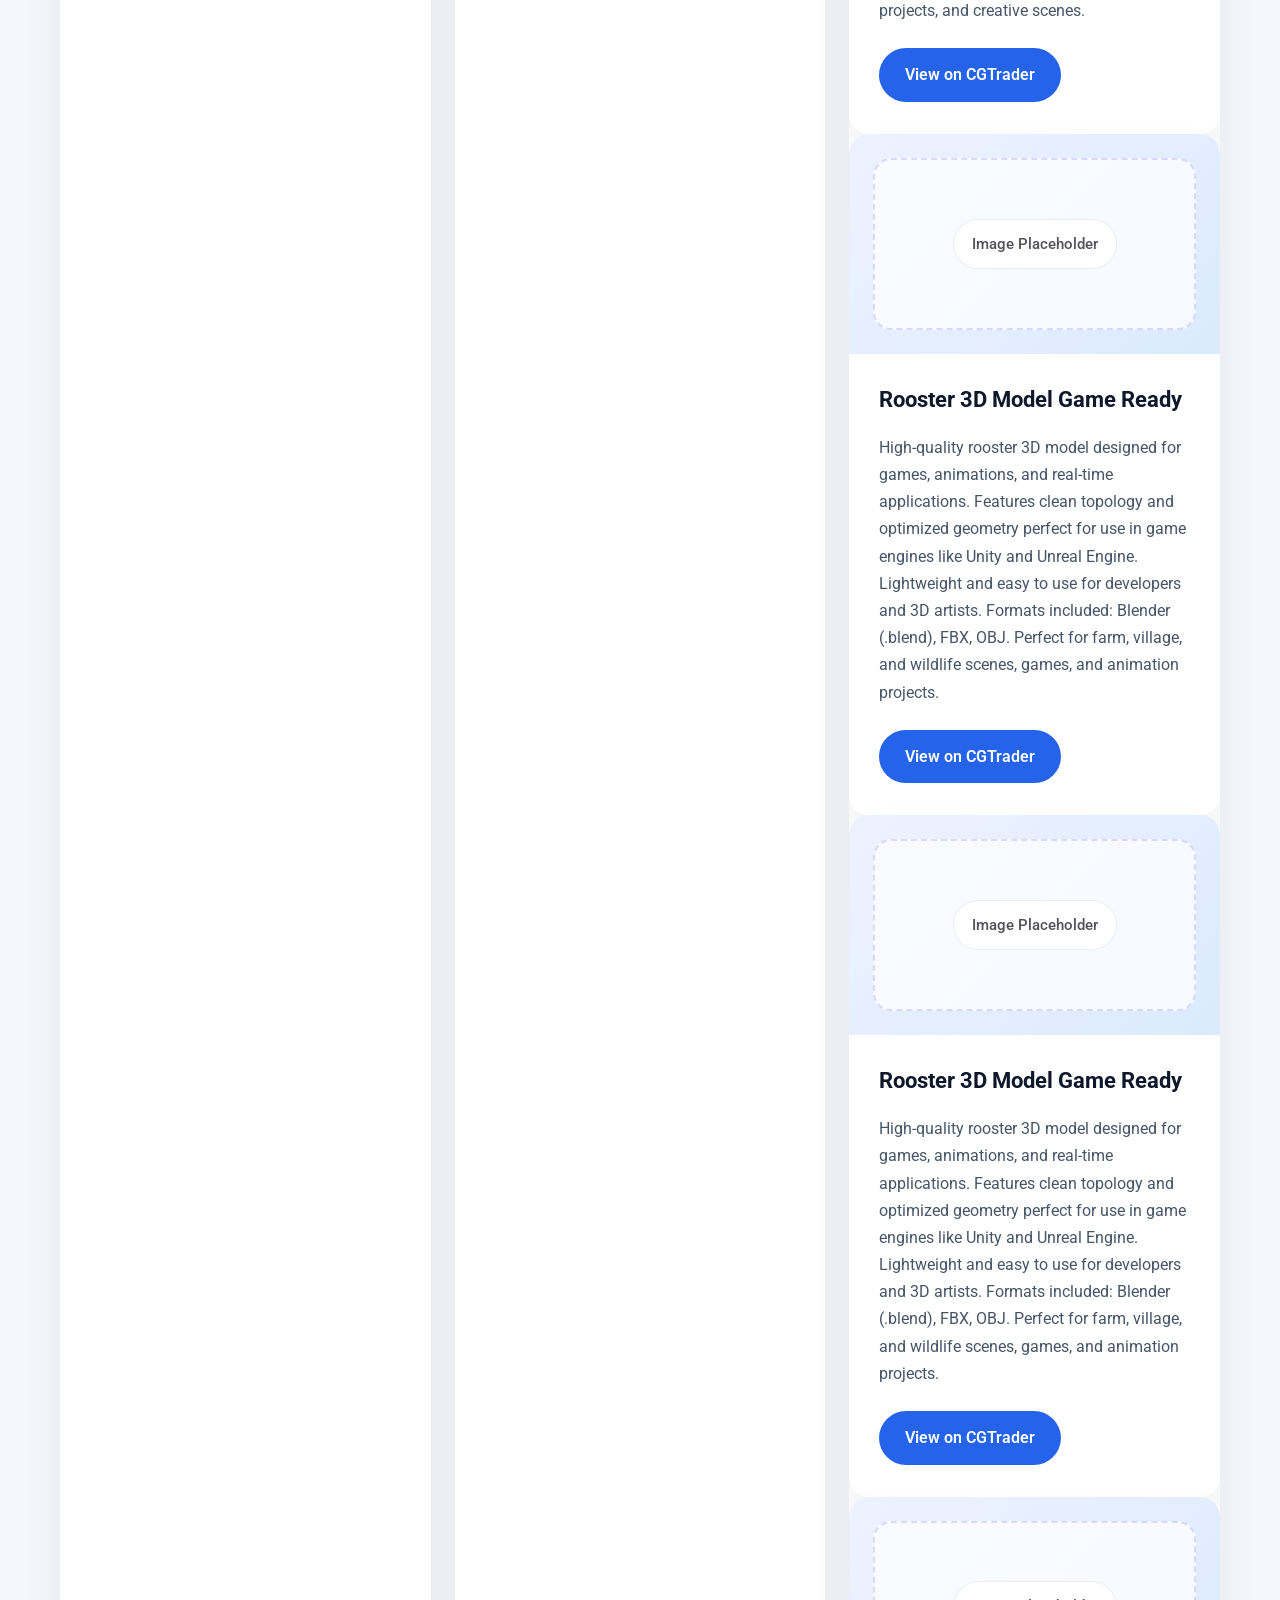
==== commit c3bf5a0f: "Update products.html" ====
--- a/products.html
+++ b/products.html
@@ -171,6 +171,173 @@
                             <a href="https://www.cgtrader.com/3d-models/character/other/goddess-parvati-3d-model" target="_blank" rel="noopener noreferrer" class="cta-btn">View on CGTrader</a>
                         </div>
                     </div>
+                    <div class="card">
+                        <div class="card-image"><div class="image-placeholder"></div></div>
+                        <div class="card-content">
+                            <h3>Ornate Elaborate Door 3D Model</h3>
+                            <p>High-quality 3D model of an ornate, elaborately designed door with fully detailed exterior featuring intricate carvings, decorative panels, and ornamental handle. Game-ready version with optimized geometry and PBR textures (albedo, normal, roughness, metallic). Formats included: Blender (.blend), FBX, OBJ, GLTF. Realistic scale and proportions with separate parts for animation including door panels, handles, and hinges. Fully unwrapped UVs for easy custom texturing. Perfect for architectural visualization of historic and luxury interiors, game development, animation, cinematic rendering, and VR/AR environments.</p>
+                            <a href="https://www.cgtrader.com/3d-models/architectural/door/ornate-elaborate-door-3d-model" target="_blank" rel="noopener noreferrer" class="cta-btn">View on CGTrader</a>
+                        </div>
+                       </div>
+                    <div class="card">
+                        <div class="card-image"><div class="image-placeholder"></div></div>
+                        <div class="card-content">
+                            <h3>Tanker Truck 3D Model Fuel Transport</h3>
+                            <p>High-quality 3D model of a tanker truck with fully detailed exterior including tanker, cabin, wheels, and chassis. Game-ready version with optimized geometry and PBR textures (albedo, normal, roughness, metallic). Formats included: Blender (.blend), FBX, OBJ, GLTF. Realistic scale and accurate proportions with separate parts for animation including wheels, tanker components, and valves. Fully unwrapped UVs for easy custom texturing. Perfect for fuel and liquid transport simulations, game development, industrial animation and rendering, and VR/AR training applications.</p>
+                            <a href="https://www.cgtrader.com/3d-models/vehicle/truck/tanker-truck-3d-model-fuel-transport" target="_blank" rel="noopener noreferrer" class="cta-btn">View on CGTrader</a>
+                        </div>
+                        </div>
+                    <div class="card">
+                        <div class="card-image"><div class="image-placeholder"></div></div>
+                        <div class="card-content">
+                            <h3>Cable Car 3D Model</h3>
+                            <p>High-quality 3D model of a cable car with fully detailed exterior and cabin interior. Game-ready version with optimized geometry and PBR textures (albedo, normal, roughness, metallic). Formats included: Blender (.blend), FBX, OBJ, GLTF. Realistic scale and accurate proportions with separate parts modeled for easy animation including cables, gondola, and support structures. Fully unwrapped UVs for custom texturing. Perfect for game development, simulation and VR/AR applications, animation and architectural visualization, and transport and infrastructure projects.</p>
+                            <a href="https://www.cgtrader.com/3d-models/vehicle/other/cable-car-3d-model" target="_blank" rel="noopener noreferrer" class="cta-btn">View on CGTrader</a>
+                        </div>
+                        </div>
+                    <div class="card">
+                        <div class="card-image"><div class="image-placeholder"></div></div>
+                        <div class="card-content">
+                            <h3>Stylized Panda 3D Character Cute Cartoon Bear</h3>
+                            <p>High-quality panda 3D model designed for use in games, animations, and wildlife scenes. Features accurate proportions, clean topology, and optimized mesh suitable for both real-time applications and high-quality rendering. Includes high-quality textures with game-ready optimization. Formats included: Blender (.blend), FBX, OBJ, GLTF. Perfect for wildlife and nature scenes, game environments, animation projects, and educational content.</p>
+                            <a href="https://www.cgtrader.com/3d-models/animal/mammal/stylized-panda-3d-character-cute-cartoon-bear" target="_blank" rel="noopener noreferrer" class="cta-btn">View on CGTrader</a>
+                        </div>
+                        <div class="card">
+                        <div class="card-image"><div class="image-placeholder"></div></div>
+                        <div class="card-content">
+                            <h3>Owl 3D Model</h3>
+                            <p>High-quality owl 3D model designed for use in games, animations, and nature scenes. Features detailed structure with realistic proportions, clean topology, and optimized mesh suitable for both real-time and high-quality rendering. Includes high-quality textures with PBR materials and game-ready optimization. Formats included: Blender (.blend), FBX, OBJ, GLTF. Perfect for wildlife scenes, game environments, animation projects, and educational content.</p>
+                            <a href="https://www.cgtrader.com/3d-models/animal/bird/owl-3d-model-ff0bbc22-5ebd-4d9b-aacc-88d73098f42f" target="_blank" rel="noopener noreferrer" class="cta-btn">View on CGTrader</a>
+                        </div>
+                                               
+                        </div>
+                    <div class="card">
+                        <div class="card-image"><div class="image-placeholder"></div></div>
+                        <div class="card-content">
+                            <h3>Cargo Container Ship 3D Model</h3>
+                            <p>High-quality cargo container ship 3D model designed for realistic ocean scenes, animations, and game environments. Features realistic cargo ship design with detailed containers and deck structure. Clean and optimized topology with high-quality PBR textures included. Formats included: Blender (.blend), FBX, OBJ, GLTF. Suitable for animation and rendering. Perfect for ocean and maritime scenes, game environments, animation projects, and industrial visualization.</p>
+                            <a href="https://www.cgtrader.com/3d-models/watercraft/industrial-watercraft/cargo-container-ship-3d-model" target="_blank" rel="noopener noreferrer" class="cta-btn">View on CGTrader</a>
+                        </div>
+                        </div>
+                    <div class="card">
+                        <div class="card-image"><div class="image-placeholder"></div></div>
+                        <div class="card-content">
+                            <h3>Robotic Gripper 3D Model</h3>
+                            <p>High-quality robotic gripper 3D model designed for industrial, robotics, and mechanical simulations. Features realistic robotic gripper design with detailed claw mechanism suitable for robot arms and automation systems. Clean and optimized topology with high-quality details for close-up renders. Formats included: Blender (.blend), FBX, OBJ, GLTF. Suitable for animation and rigging. Perfect for robot arm simulations, industrial automation scenes, mechanical animations, and engineering visualization.</p>
+                            <a href="https://www.cgtrader.com/3d-models/industrial/tool/robotic-gripper-3d-model" target="_blank" rel="noopener noreferrer" class="cta-btn">View on CGTrader</a>
+                        </div>
+                        </div>
+                    <div class="card">
+                        <div class="card-image"><div class="image-placeholder"></div></div>
+                        <div class="card-content">
+                            <h3>White Flower Bonsai Plant 3D Model</h3>
+                            <p>High-quality white flower bonsai plant 3D model designed for realistic renders, games, and architectural visualization. Features detailed leaves, natural branching, and beautiful white blossoms placed in a decorative pot. Clean topology and optimized geometry with high-quality textures included. Formats included: Blender (.blend), FBX, OBJ, GLTF. Suitable for close-up renders and perfect for interior decoration scenes. Ideal for architectural visualization, interior design renders, game environments, and animation projects.</p>
+                            <a href="https://www.cgtrader.com/3d-models/plant/conifer/white-flower-bonsai-plant-3d-model" target="_blank" rel="noopener noreferrer" class="cta-btn">View on CGTrader</a>
+                        </div>
+                        </div>
+                    <div class="card">
+                        <div class="card-image"><div class="image-placeholder"></div></div>
+                        <div class="card-content">
+                            <h3>Hat 3D Model Clothing Accessory Game Render Ready</h3>
+                            <p>High-quality hat 3D model suitable for games, animations, and rendering projects. Features clean topology and optimized mesh with game and render ready optimization. Formats included: Blender (.blend), FBX, OBJ, GLTF. Perfect for game development, animation, and character or wardrobe visualization. Ideal for character design, fashion projects, and costume rendering.</p>
+                            <a href="https://www.cgtrader.com/3d-models/character/clothing/hat-3d-model-clothing-accessory-game-render-ready" target="_blank" rel="noopener noreferrer" class="cta-btn">View on CGTrader</a>
+                        </div>
+                        </div>
+                    <div class="card">
+                        <div class="card-image"><div class="image-placeholder"></div></div>
+                        <div class="card-content">
+                            <h3>Angel Wings 3D Model Game Ready</h3>
+                            <p>High-quality angel wings 3D model designed for games, animations, and cinematic projects. Features clean topology, optimized geometry, and realistic or stylized design. Game ready and lightweight with easy attachment to characters or modification options. Formats included: Blender (.blend), FBX, OBJ. Fully textured and compatible with major 3D software and game engines like Unity and Unreal Engine. Perfect for fantasy, RPG, and celestial-themed projects, animation and cinematic scenes, and character accessories.</p>
+                            <a href="https://www.cgtrader.com/3d-models/character/fantasy-character/angel-wings-3d-model-game-ready" target="_blank" rel="noopener noreferrer" class="cta-btn">View on CGTrader</a>
+                        </div>
+                        </div>
+                    <div class="card">
+                        <div class="card-image"><div class="image-placeholder"></div></div>
+                        <div class="card-content">
+                            <h3>Chapel with Dome 3D Model Classic Style Game Ready</h3>
+                            <p>High-quality classic-style chapel with dome 3D model perfect for games, animations, and architectural visualizations. Features clean topology and optimized geometry suitable for both real-time applications and high-quality renders. Fully textured, easy to edit and customize. Formats included: Blender (.blend), FBX, OBJ, GLTF. Compatible with major 3D software and game engines like Unity and Unreal Engine. Perfect for historical and religious scenes, city environments, games, animation and cinematic scenes, and architectural visualization.</p>
+                            <a href="https://www.cgtrader.com/3d-models/architectural/engineering/chapel-with-dome-3d-model-classic-style-game-ready" target="_blank" rel="noopener noreferrer" class="cta-btn">View on CGTrader</a>
+                        </div>
+                        </div>
+                    <div class="card">
+                        <div class="card-image"><div class="image-placeholder"></div></div>
+                        <div class="card-content">
+                            <h3>Modern Office Building 3D Model Game Ready</h3>
+                            <p>High-quality modern office building 3D model designed for games, animations, and architectural visualizations. Features clean topology, optimized geometry, and realistic modern office design. Game ready and lightweight with easy editing and customization options. Formats included: Blender (.blend), FBX, OBJ, GLTF. Compatible with major 3D software and game engines like Unity and Unreal Engine. Perfect for city scenes, urban environments, games, animation and cinematic scenes, and architectural projects.</p>
+                            <a href="https://www.cgtrader.com/3d-models/architectural/engineering/modern-office-building-3d-model-game-ready" target="_blank" rel="noopener noreferrer" class="cta-btn">View on CGTrader</a>
+                        </div>
+                        </div>
+                    <div class="card">
+                        <div class="card-image"><div class="image-placeholder"></div></div>
+                        <div class="card-content">
+                            <h3>Modern Office Building 3D Model Game Ready</h3>
+                            <p>High-quality modern office building 3D model designed for games, animations, and architectural visualizations. Features clean topology, optimized geometry, and realistic modern office design. Game ready and lightweight with easy editing and customization options. Formats included: Blender (.blend), FBX, OBJ, GLTF. Compatible with major 3D software and game engines like Unity and Unreal Engine. Perfect for city scenes, urban environments, games, animation and cinematic scenes, and architectural projects.</p>
+                            <a href="https://www.cgtrader.com/3d-models/architectural/engineering/modern-office-building-3d-model-game-ready" target="_blank" rel="noopener noreferrer" class="cta-btn">View on CGTrader</a>
+                        </div>
+                        </div>
+                    <div class="card">
+                        <div class="card-image"><div class="image-placeholder"></div></div>
+                        <div class="card-content">
+                            <h3>Ancient Dragon 3D Model Game Ready</h3>
+                            <p>High-quality ancient dragon 3D model designed for games, animations, and cinematic projects. Features detailed design with clean topology suitable for both real-time and high-quality rendering. Game ready and optimized geometry with easy editing and customization options. Formats included: Blender (.blend), FBX, OBJ, GLTF. Compatible with major 3D software and game engines like Unity and Unreal Engine. Perfect for fantasy environments, RPG games, and creative scenes.</p>
+                            <a href="https://www.cgtrader.com/3d-models/animal/dinosaur/ancient-dragon-3d-model-game-ready" target="_blank" rel="noopener noreferrer" class="cta-btn">View on CGTrader</a>
+                        </div>
+                        </div>
+                    <div class="card">
+                        <div class="card-image"><div class="image-placeholder"></div></div>
+                        <div class="card-content">
+                            <h3>Cat Skeleton 3D Model Game Ready</h3>
+                            <p>High-quality cat skeleton 3D model designed for games, animations, and educational use. Features clean topology and optimized geometry suitable for real-time applications and detailed scenes. Game ready model with easy editing and customization options. Formats included: Blender (.blend), FBX, OBJ. Compatible with major 3D software and game engines like Unity and Unreal Engine. Perfect for anatomy studies, horror environments, educational and anatomy reference projects, and creative scenes.</p>
+                            <a href="https://www.cgtrader.com/3d-models/animal/mammal/cat-skeleton-3d-model-game-ready" target="_blank" rel="noopener noreferrer" class="cta-btn">View on CGTrader</a>
+                        </div>
+                        </div>
+                    <div class="card">
+                        <div class="card-image"><div class="image-placeholder"></div></div>
+                        <div class="card-content">
+                            <h3>Rooster 3D Model Game Ready</h3>
+                            <p>High-quality rooster 3D model designed for games, animations, and real-time applications. Features clean topology and optimized geometry perfect for use in game engines like Unity and Unreal Engine. Lightweight and easy to use for developers and 3D artists. Formats included: Blender (.blend), FBX, OBJ. Perfect for farm, village, and wildlife scenes, games, and animation projects.</p>
+                            <a href="https://www.cgtrader.com/3d-models/animal/bird/rooster-3d-model-game-ready" target="_blank" rel="noopener noreferrer" class="cta-btn">View on CGTrader</a>
+                        </div>
+                        </div>
+                    <div class="card">
+                        <div class="card-image"><div class="image-placeholder"></div></div>
+                        <div class="card-content">
+                            <h3>Rooster 3D Model Game Ready</h3>
+                            <p>High-quality rooster 3D model designed for games, animations, and real-time applications. Features clean topology and optimized geometry perfect for use in game engines like Unity and Unreal Engine. Lightweight and easy to use for developers and 3D artists. Formats included: Blender (.blend), FBX, OBJ. Perfect for farm, village, and wildlife scenes, games, and animation projects.</p>
+                            <a href="https://www.cgtrader.com/3d-models/animal/bird/rooster-3d-model-game-ready" target="_blank" rel="noopener noreferrer" class="cta-btn">View on CGTrader</a>
+                        </div>
+                         </div>
+                    <div class="card">
+                        <div class="card-image"><div class="image-placeholder"></div></div>
+                        <div class="card-content">
+                            <h3>Low Poly Boat 3D Model Game Ready</h3>
+                            <p>High-quality low poly boat 3D model designed for games, animations, and real-time applications. Features clean and optimized topology perfect for use in game engines like Unity and Unreal Engine. Lightweight and easy to use and modify. Formats included: Blender (.blend), FBX, OBJ. Perfect for ocean, river, and lake environments. Ideal for developers, designers, and 3D artists looking for a simple and efficient watercraft asset for games, animation projects, and environment scenes.</p>
+                            <a href="https://www.cgtrader.com/3d-models/watercraft/recreational-watercraft/low-poly-boat-3d-model-game-ready" target="_blank" rel="noopener noreferrer" class="cta-btn">View on CGTrader</a>
+                        </div>
+                        </div>
+                    <div class="card">
+                        <div class="card-image"><div class="image-placeholder"></div></div>
+                        <div class="card-content">
+                            <h3>Jet Plane 3D Model</h3>
+                            <p>High-quality 3D model of a jet aircraft suitable for games, animations, and rendering projects. Features clean topology, realistic proportions, and optimized geometry. UV unwrapped for accurate texture application with PBR textures included. Formats included: Blender (.blend), FBX, OBJ. Original model created in Blender using reference images. Perfect for aviation visualization, military game development, cinematic projects, and warplane simulations.</p>
+                            <a href="https://www.cgtrader.com/3d-models/aircraft/jet/jet-plane-3d-model" target="_blank" rel="noopener noreferrer" class="cta-btn">View on CGTrader</a>
+                        </div>
+                        </div>
+                    <div class="card">
+                        <div class="card-image"><div class="image-placeholder"></div></div>
+                        <div class="card-content">
+                            <h3>NH90 Naval Helicopter 3D Model Game Ready</h3>
+                            <p>High-quality 3D model of a NH90 NFH naval helicopter suitable for games, animations, and rendering projects. Features clean topology, realistic proportions, and optimized geometry. UV unwrapped for accurate texture application with PBR textures included. Formats included: Blender (.blend), FBX, OBJ. Original model created in Blender using reference images. Perfect for military aviation visualization, game development, naval simulations, cinematic projects, and defense-related applications.</p>
+                            <a href="https://www.cgtrader.com/3d-models/aircraft/helicopter/nh90-naval-helicopter-3d-model-game-ready" target="_blank" rel="noopener noreferrer" class="cta-btn">View on CGTrader</a>
+                        </div>
+                        </div>
+                    <div class="card">
+                        <div class="card-image"><div class="image-placeholder"></div></div>
+                        <div class="card-content">
+                            <h3>Hover Bike Concept 3D Model</h3>
+                            <p>High-quality 3D model of a futuristic jet hover bike concept perfect for games, animations, and sci-fi environments. Features clean topology, detailed design, and optimized geometry for real-time use. UV unwrapped with futuristic jet propulsion design and PBR textures. Formats included: Blender (.blend), FBX, OBJ, GLTF. Original concept model created in Blender. Perfect for sci-fi games, cyberpunk environments, futuristic vehicle concepts, animation projects, and game development.</p>
+                            <a href="https://www.cgtrader.com/3d-models/aircraft/jet/hover-bike-concept-3d-model" target="_blank" rel="noopener noreferrer" class="cta-btn">View on CGTrader</a>
+                        </div>
                 </div>
             </div>
         </section>
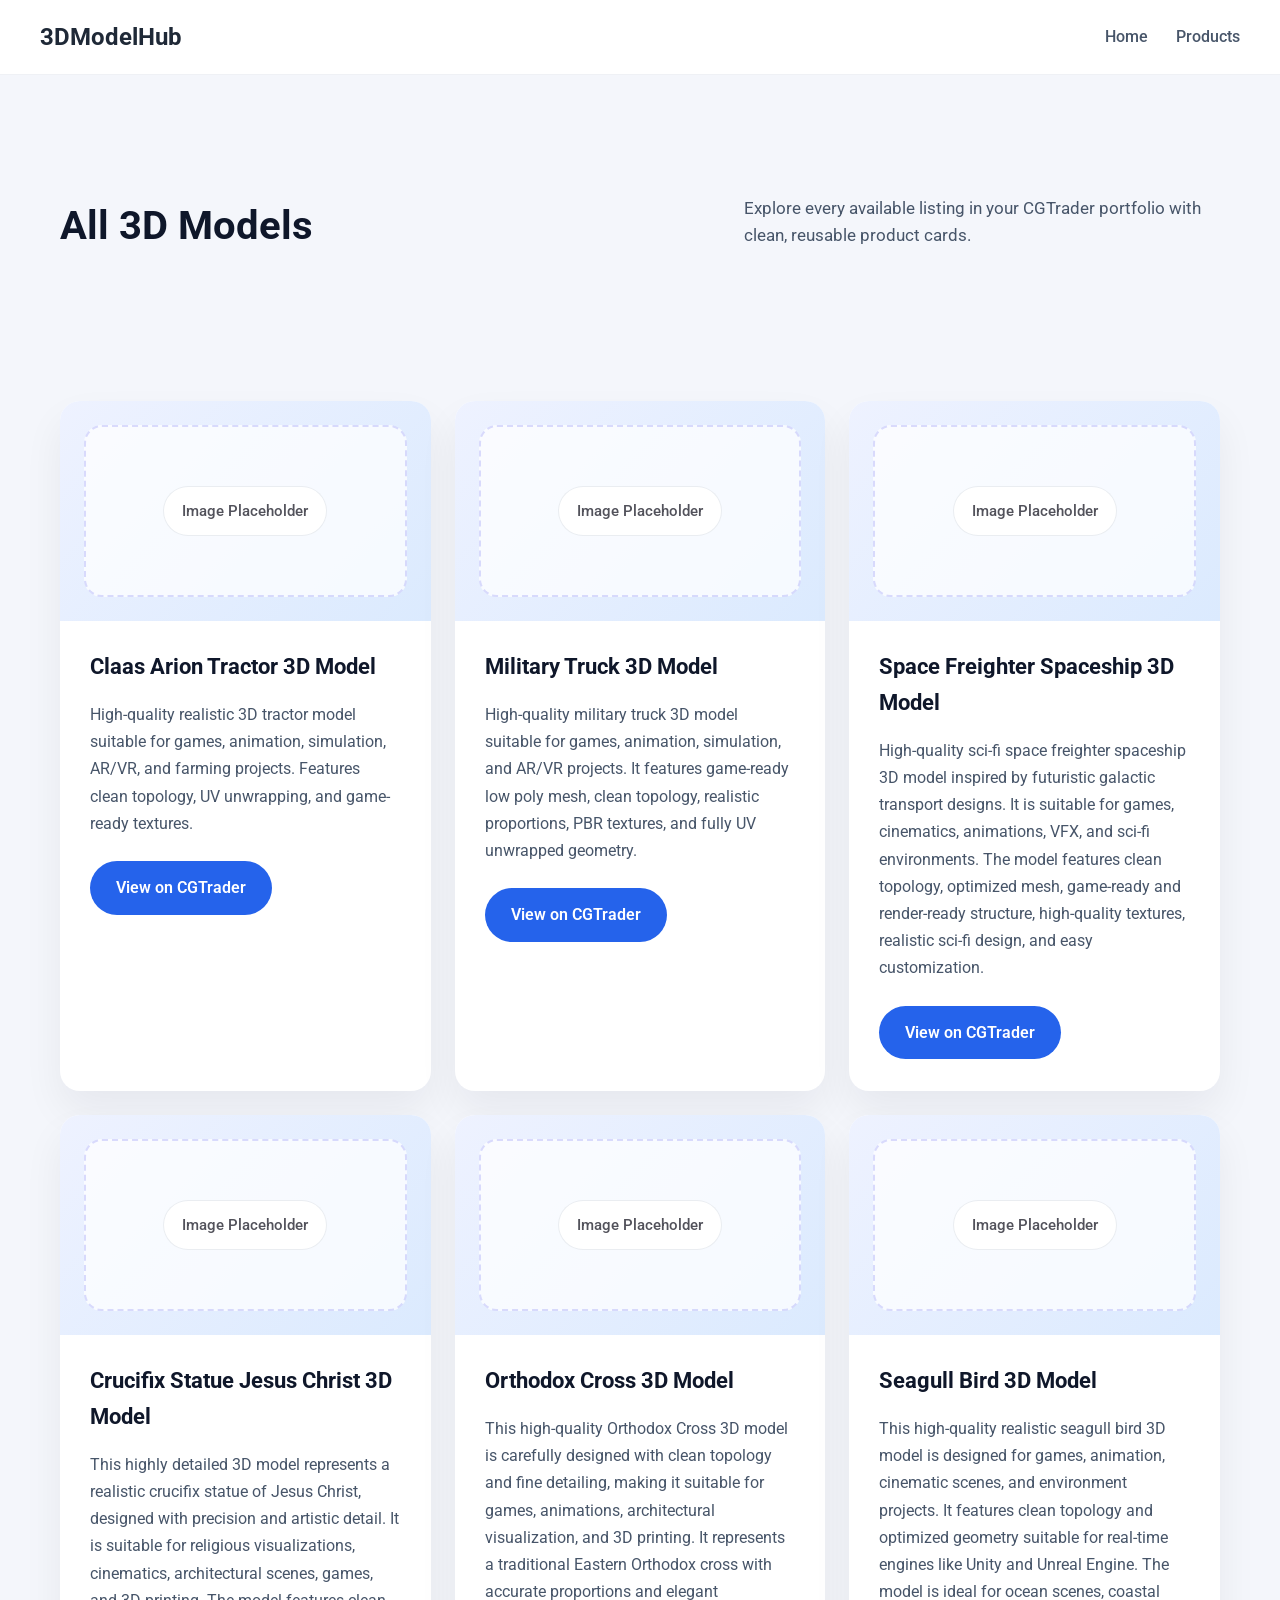
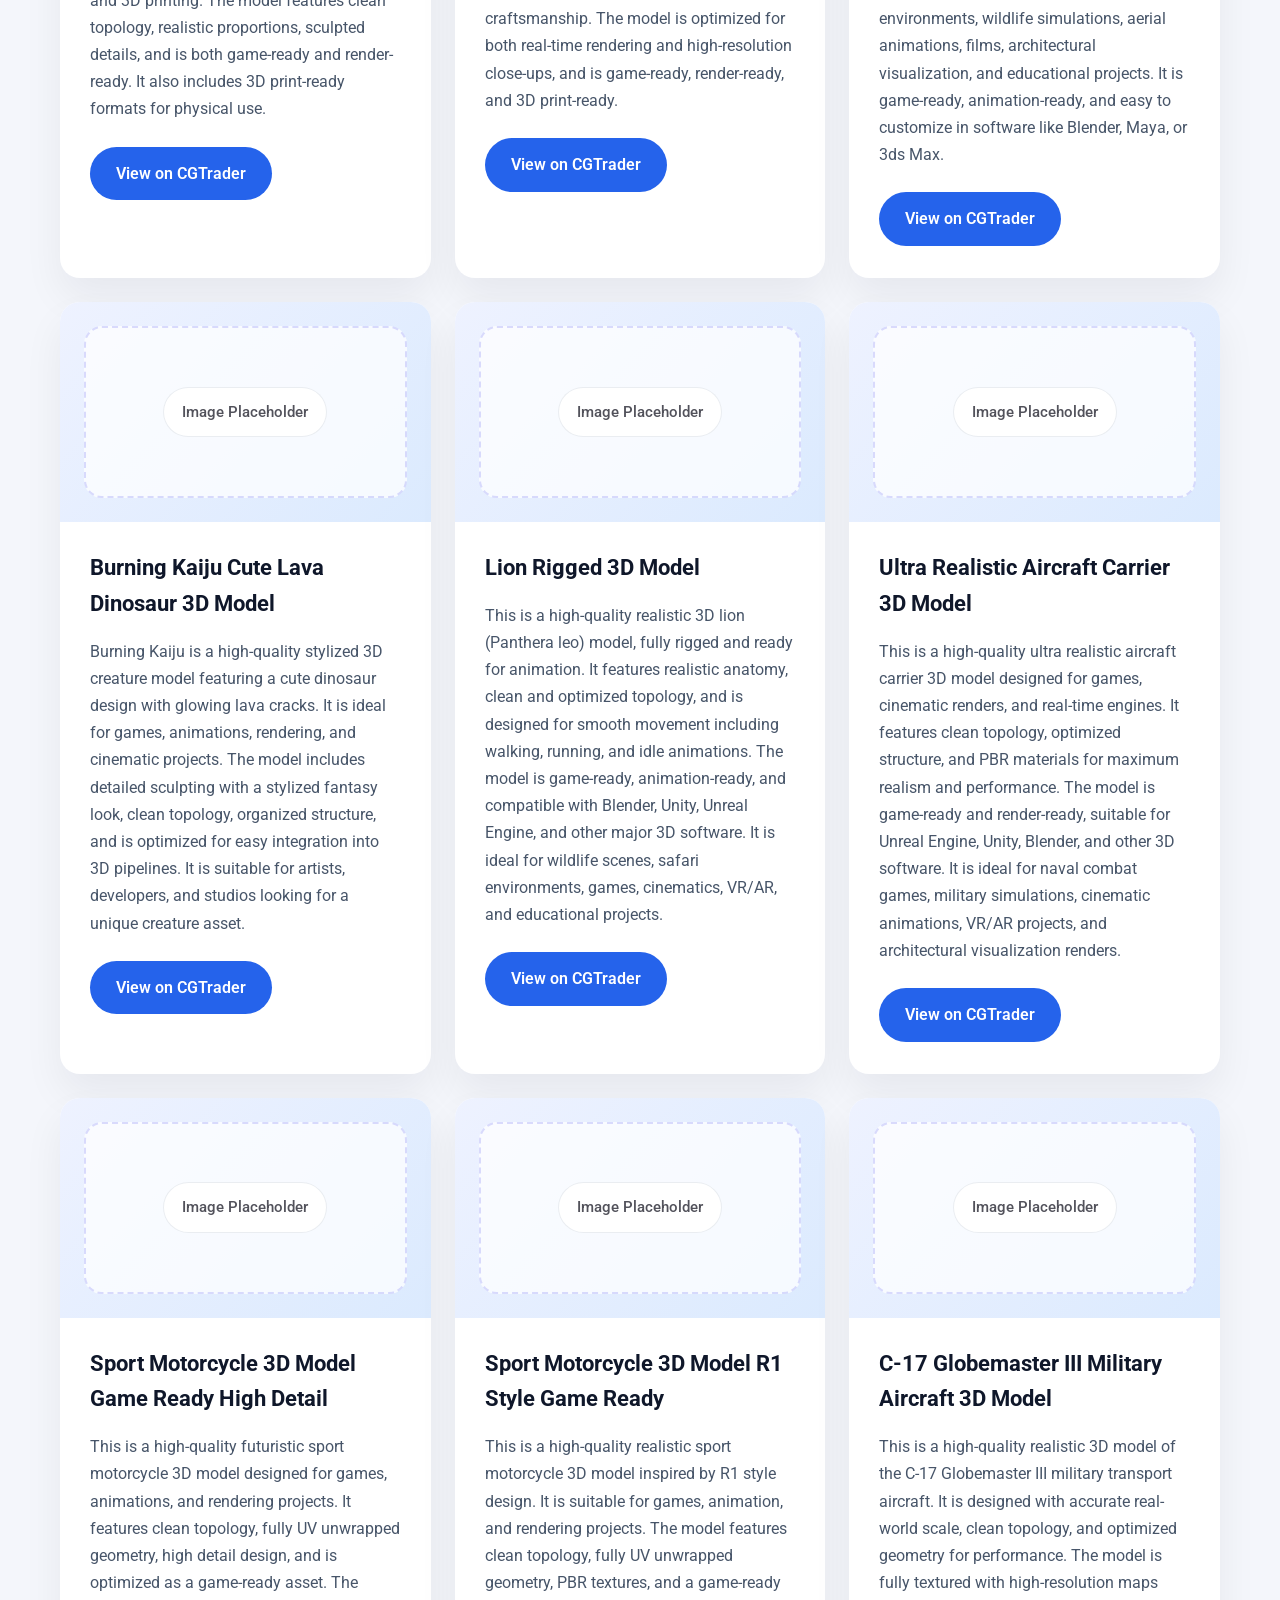
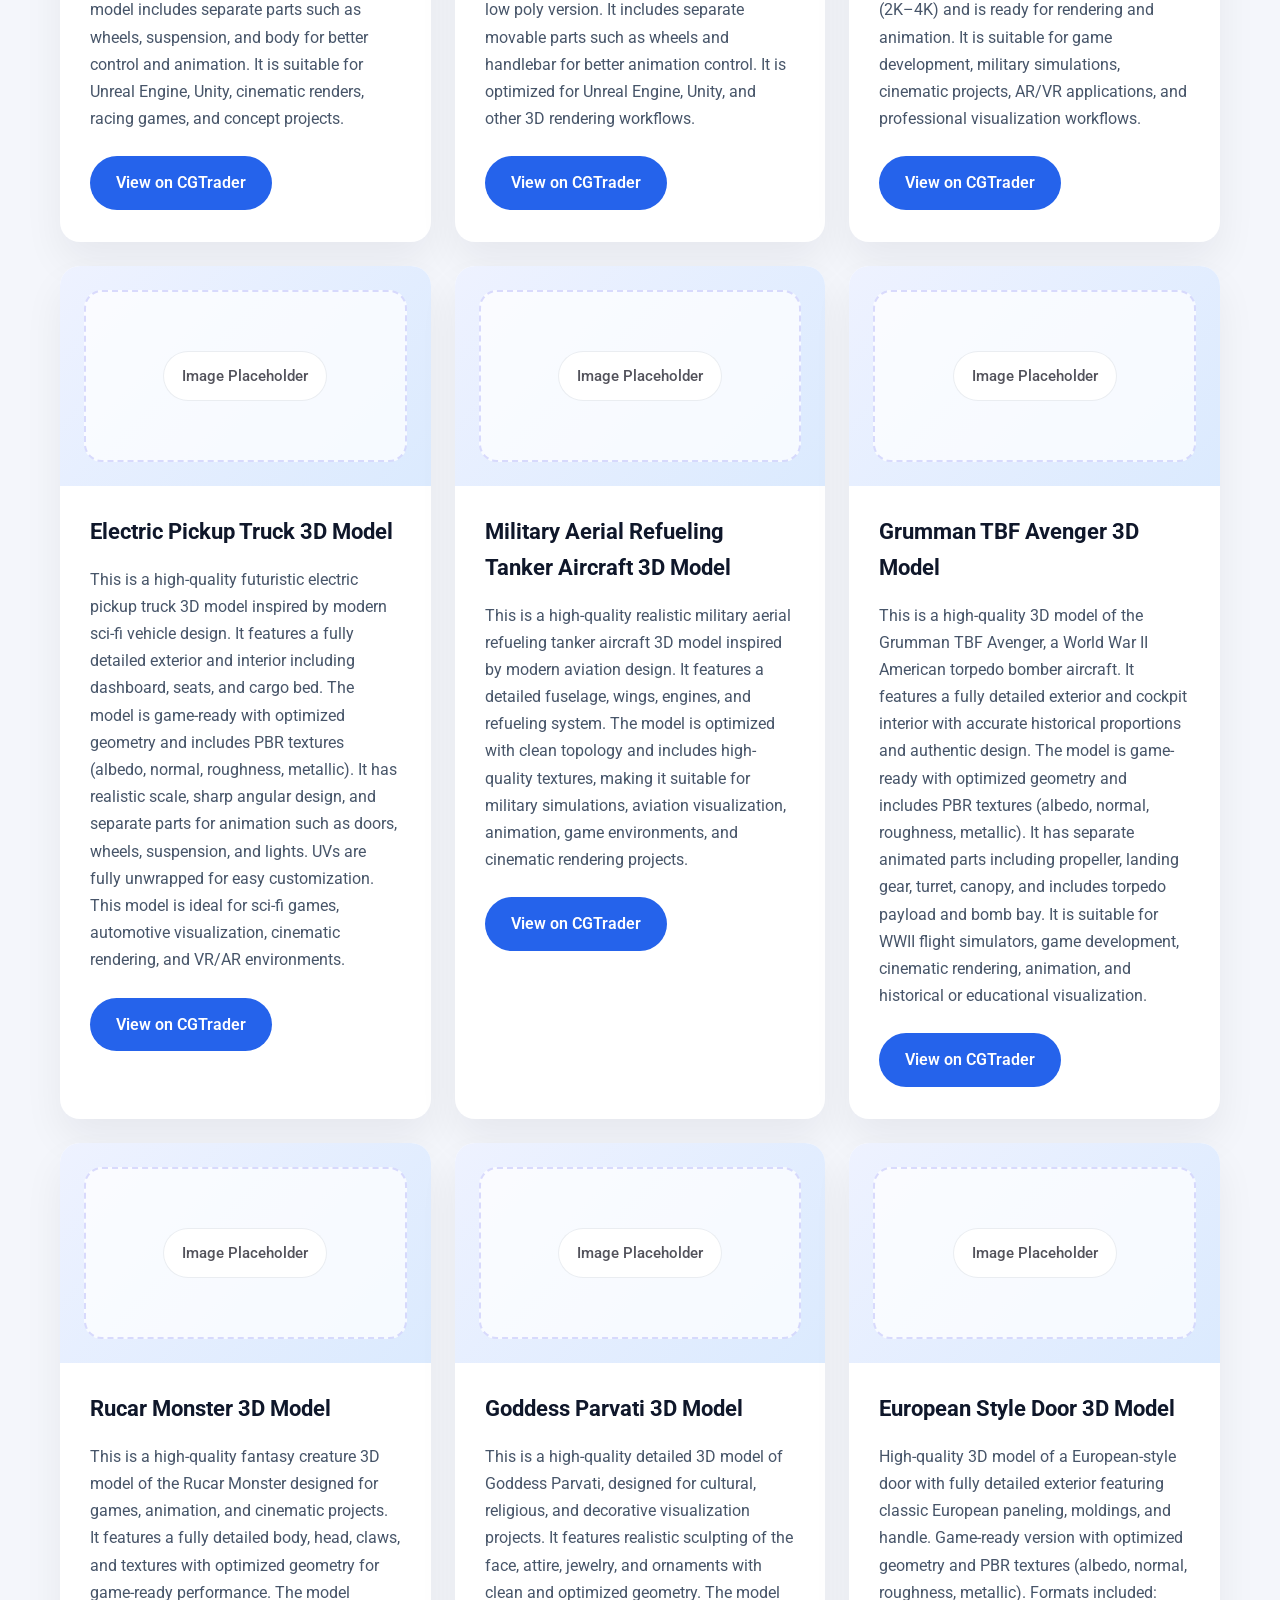
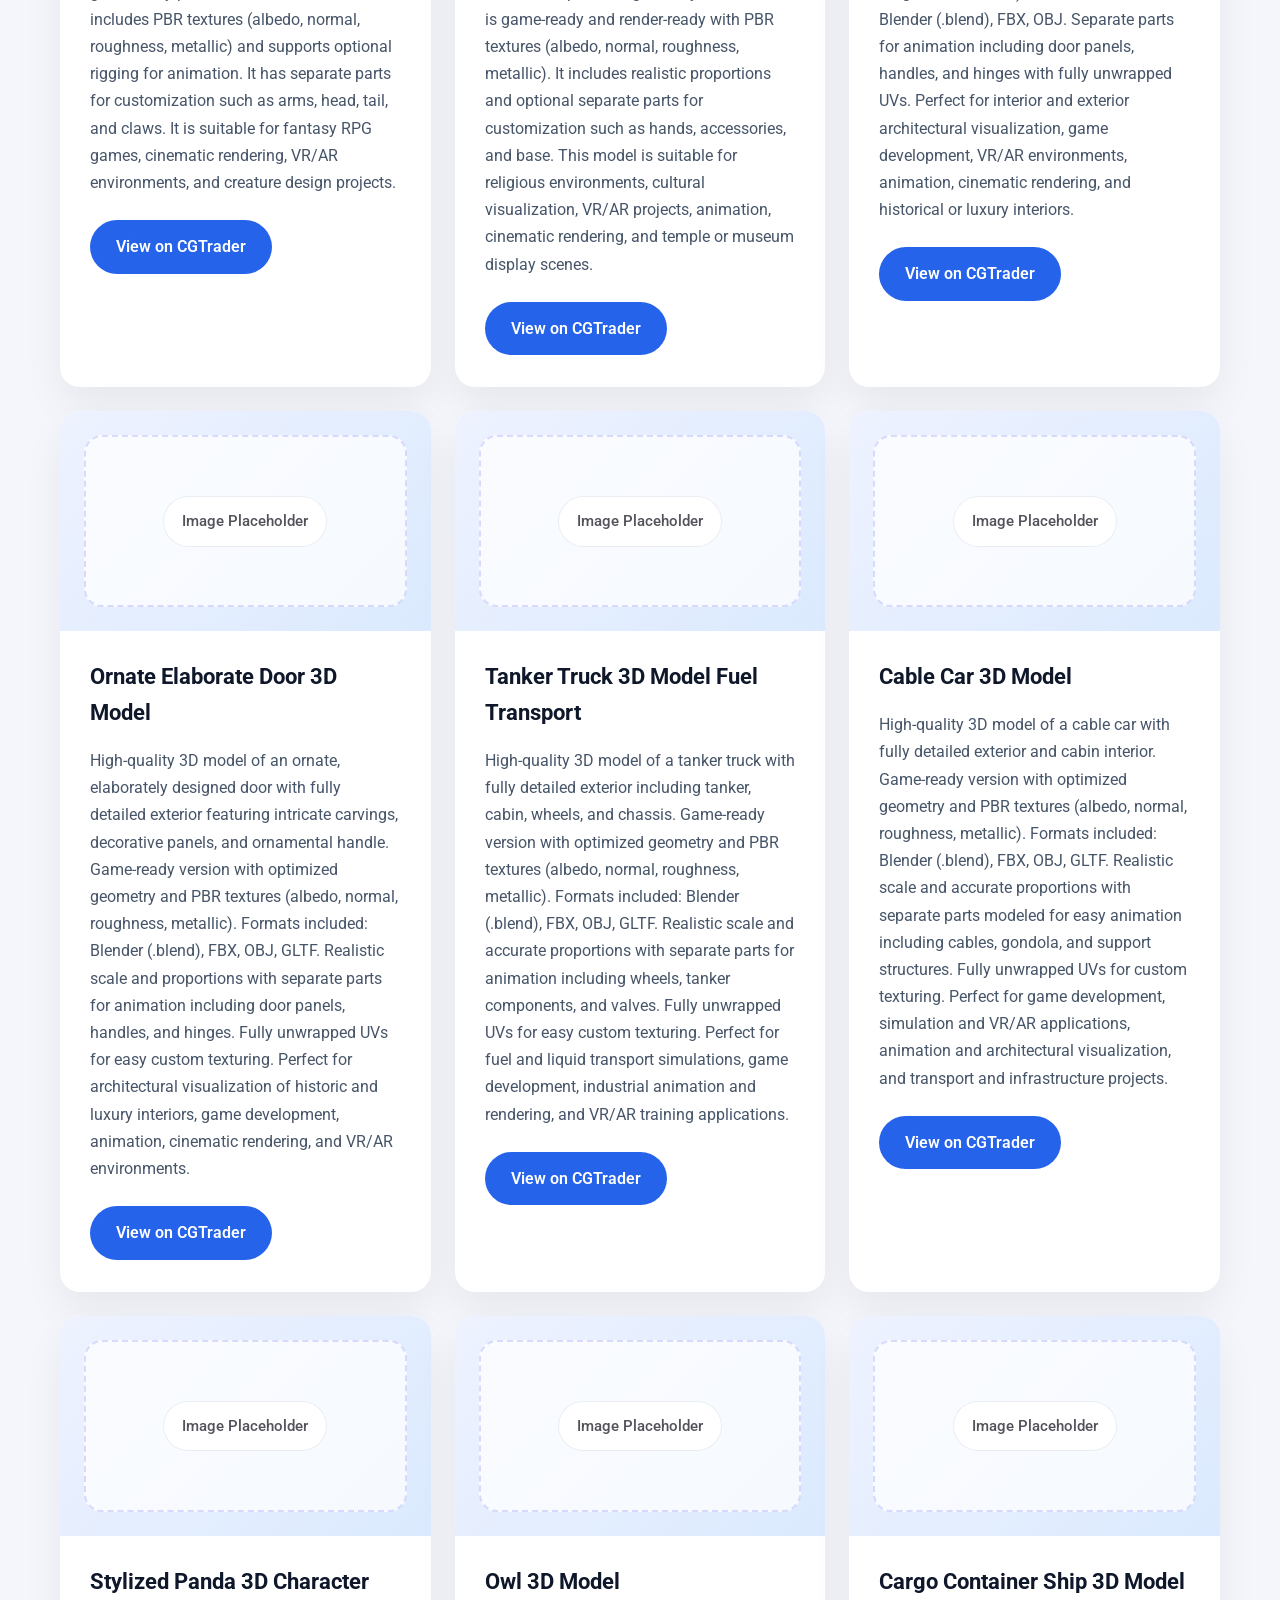
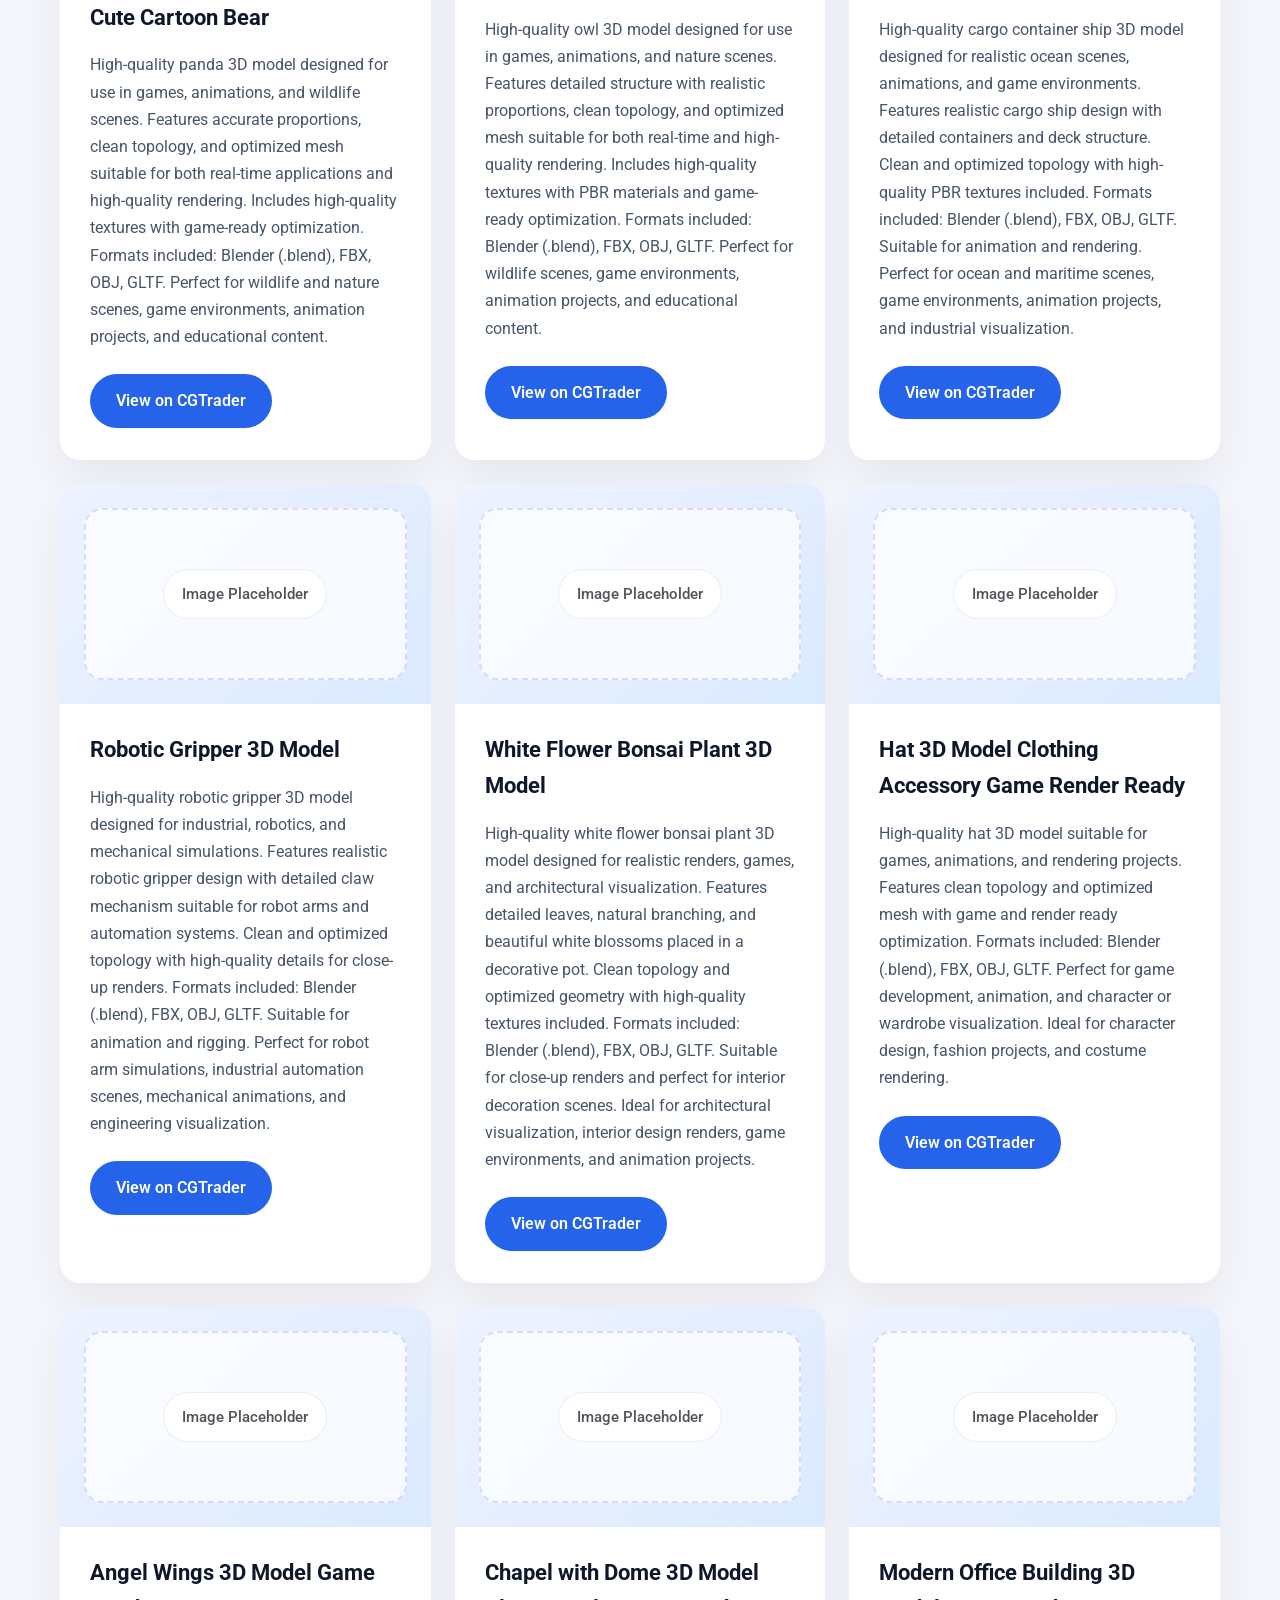
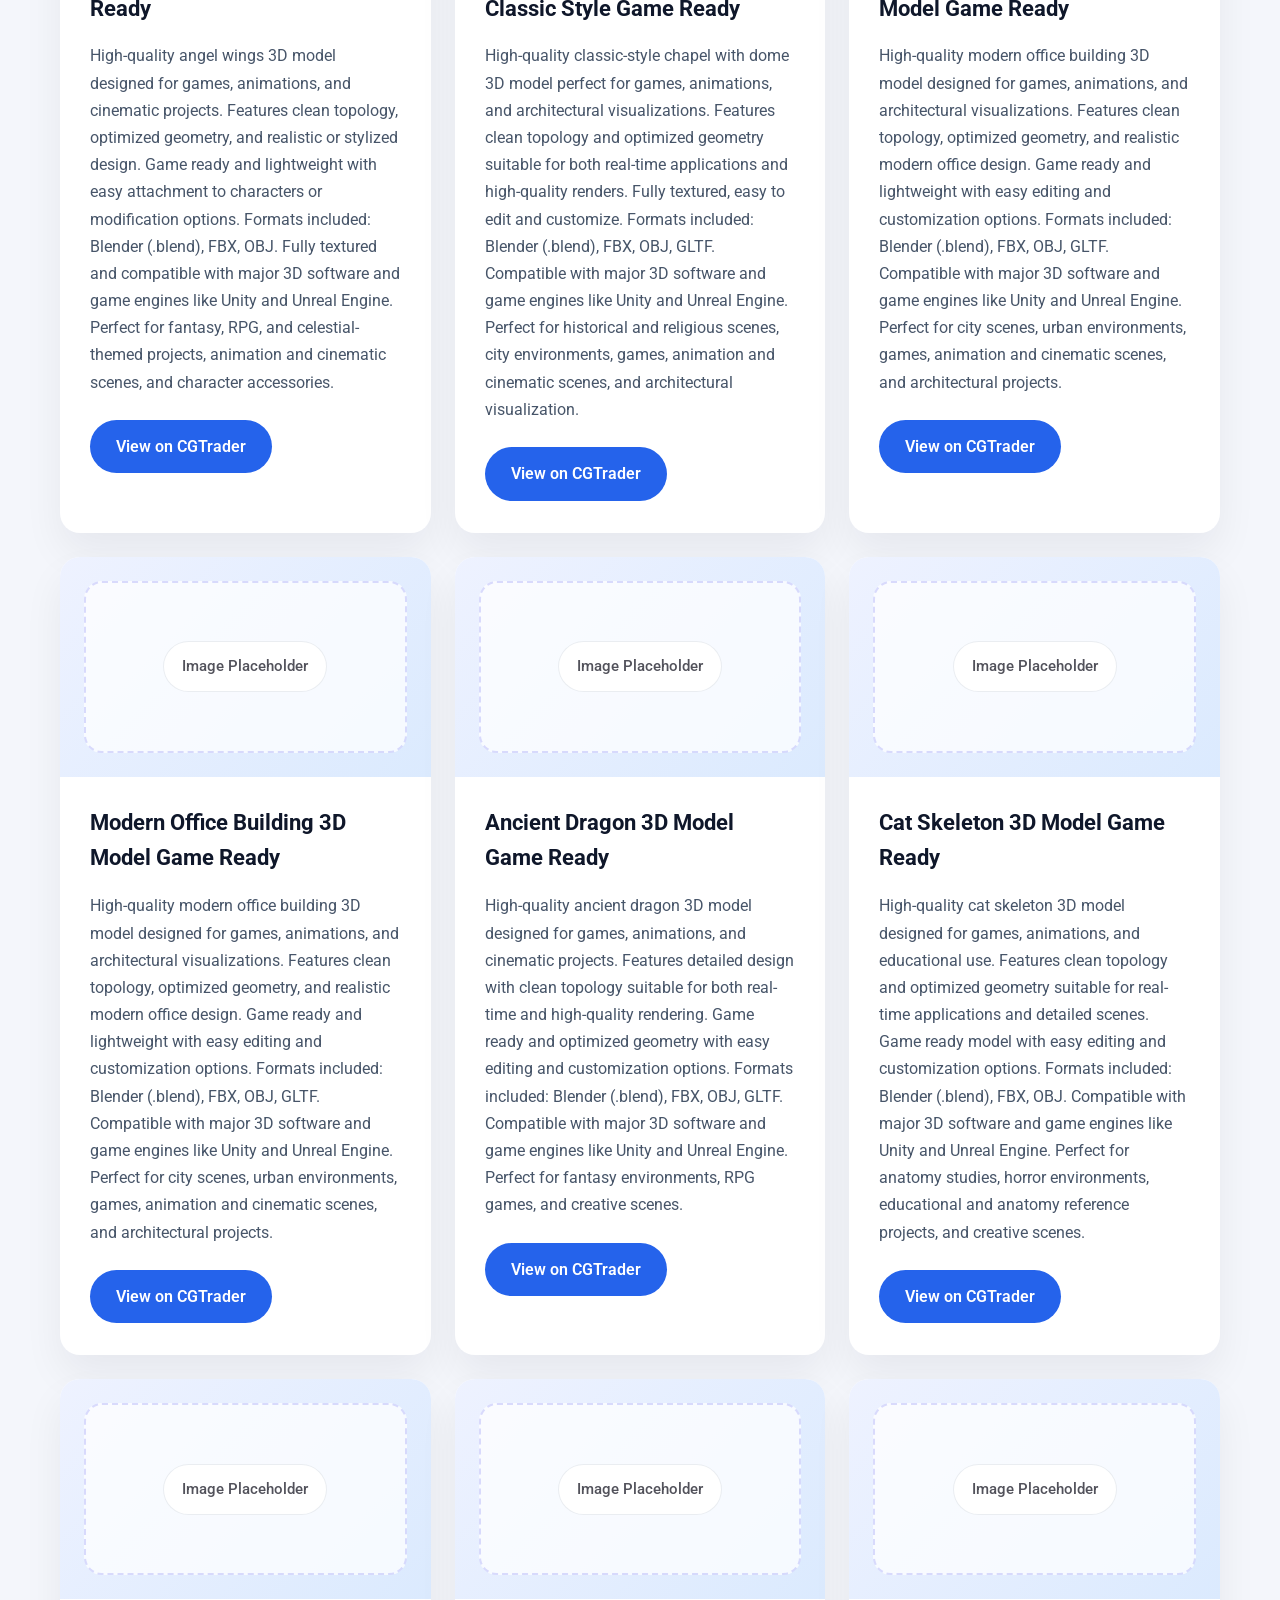
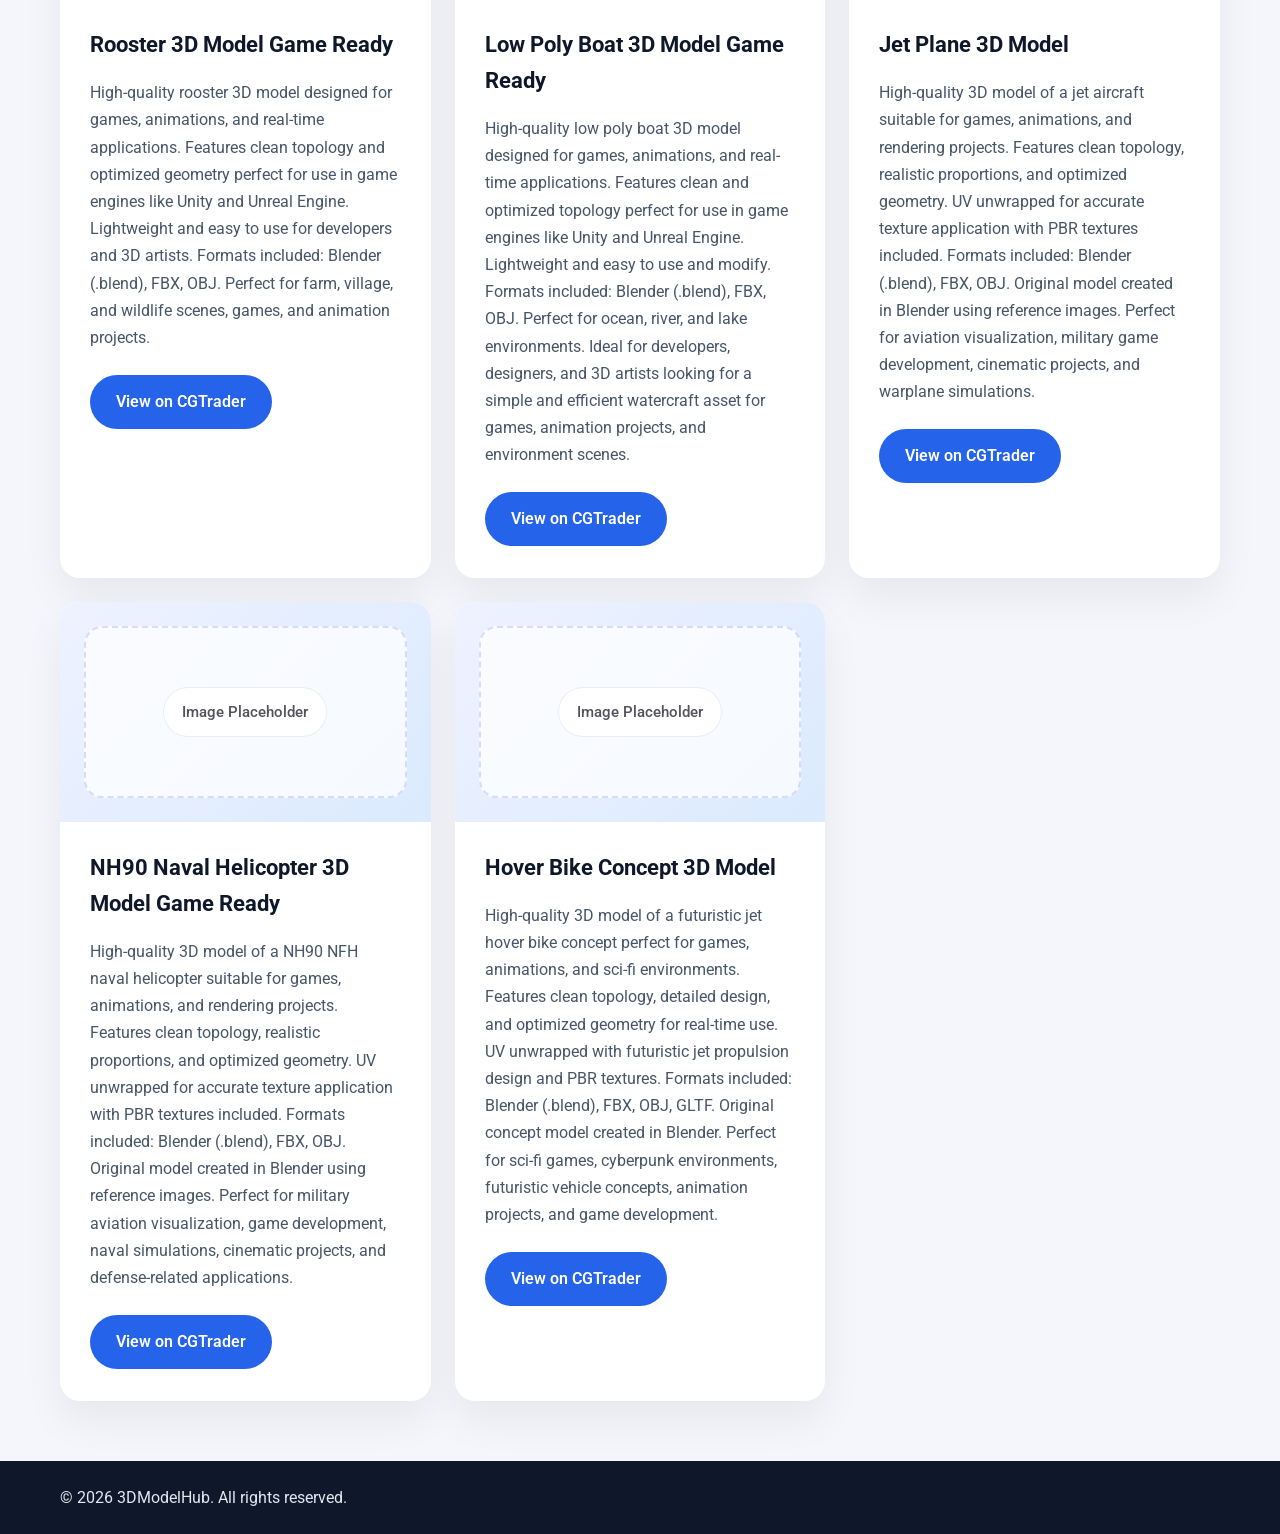
==== commit dff98a93: "Update products.html" ====
--- a/products.html
+++ b/products.html
@@ -174,11 +174,19 @@
                     <div class="card">
                         <div class="card-image"><div class="image-placeholder"></div></div>
                         <div class="card-content">
+                            <h3>European Style Door 3D Model</h3>
+                            <p>High-quality 3D model of a European-style door with fully detailed exterior featuring classic European paneling, moldings, and handle. Game-ready version with optimized geometry and PBR textures (albedo, normal, roughness, metallic). Formats included: Blender (.blend), FBX, OBJ. Separate parts for animation including door panels, handles, and hinges with fully unwrapped UVs. Perfect for interior and exterior architectural visualization, game development, VR/AR environments, animation, cinematic rendering, and historical or luxury interiors.</p>
+                            <a href="https://www.cgtrader.com/3d-models/architectural/door/european-style-door-3d-model" target="_blank" rel="noopener noreferrer" class="cta-btn">View on CGTrader</a>
+                        </div>
+                    </div>
+                    <div class="card">
+                        <div class="card-image"><div class="image-placeholder"></div></div>
+                        <div class="card-content">
                             <h3>Ornate Elaborate Door 3D Model</h3>
                             <p>High-quality 3D model of an ornate, elaborately designed door with fully detailed exterior featuring intricate carvings, decorative panels, and ornamental handle. Game-ready version with optimized geometry and PBR textures (albedo, normal, roughness, metallic). Formats included: Blender (.blend), FBX, OBJ, GLTF. Realistic scale and proportions with separate parts for animation including door panels, handles, and hinges. Fully unwrapped UVs for easy custom texturing. Perfect for architectural visualization of historic and luxury interiors, game development, animation, cinematic rendering, and VR/AR environments.</p>
                             <a href="https://www.cgtrader.com/3d-models/architectural/door/ornate-elaborate-door-3d-model" target="_blank" rel="noopener noreferrer" class="cta-btn">View on CGTrader</a>
                         </div>
-                       </div>
+                    </div>
                     <div class="card">
                         <div class="card-image"><div class="image-placeholder"></div></div>
                         <div class="card-content">
@@ -186,7 +194,7 @@
                             <p>High-quality 3D model of a tanker truck with fully detailed exterior including tanker, cabin, wheels, and chassis. Game-ready version with optimized geometry and PBR textures (albedo, normal, roughness, metallic). Formats included: Blender (.blend), FBX, OBJ, GLTF. Realistic scale and accurate proportions with separate parts for animation including wheels, tanker components, and valves. Fully unwrapped UVs for easy custom texturing. Perfect for fuel and liquid transport simulations, game development, industrial animation and rendering, and VR/AR training applications.</p>
                             <a href="https://www.cgtrader.com/3d-models/vehicle/truck/tanker-truck-3d-model-fuel-transport" target="_blank" rel="noopener noreferrer" class="cta-btn">View on CGTrader</a>
                         </div>
-                        </div>
+                    </div>
                     <div class="card">
                         <div class="card-image"><div class="image-placeholder"></div></div>
                         <div class="card-content">
@@ -194,7 +202,7 @@
                             <p>High-quality 3D model of a cable car with fully detailed exterior and cabin interior. Game-ready version with optimized geometry and PBR textures (albedo, normal, roughness, metallic). Formats included: Blender (.blend), FBX, OBJ, GLTF. Realistic scale and accurate proportions with separate parts modeled for easy animation including cables, gondola, and support structures. Fully unwrapped UVs for custom texturing. Perfect for game development, simulation and VR/AR applications, animation and architectural visualization, and transport and infrastructure projects.</p>
                             <a href="https://www.cgtrader.com/3d-models/vehicle/other/cable-car-3d-model" target="_blank" rel="noopener noreferrer" class="cta-btn">View on CGTrader</a>
                         </div>
-                        </div>
+                    </div>
                     <div class="card">
                         <div class="card-image"><div class="image-placeholder"></div></div>
                         <div class="card-content">
@@ -202,15 +210,15 @@
                             <p>High-quality panda 3D model designed for use in games, animations, and wildlife scenes. Features accurate proportions, clean topology, and optimized mesh suitable for both real-time applications and high-quality rendering. Includes high-quality textures with game-ready optimization. Formats included: Blender (.blend), FBX, OBJ, GLTF. Perfect for wildlife and nature scenes, game environments, animation projects, and educational content.</p>
                             <a href="https://www.cgtrader.com/3d-models/animal/mammal/stylized-panda-3d-character-cute-cartoon-bear" target="_blank" rel="noopener noreferrer" class="cta-btn">View on CGTrader</a>
                         </div>
-                        <div class="card">
+                    </div>
+                    <div class="card">
                         <div class="card-image"><div class="image-placeholder"></div></div>
                         <div class="card-content">
                             <h3>Owl 3D Model</h3>
                             <p>High-quality owl 3D model designed for use in games, animations, and nature scenes. Features detailed structure with realistic proportions, clean topology, and optimized mesh suitable for both real-time and high-quality rendering. Includes high-quality textures with PBR materials and game-ready optimization. Formats included: Blender (.blend), FBX, OBJ, GLTF. Perfect for wildlife scenes, game environments, animation projects, and educational content.</p>
                             <a href="https://www.cgtrader.com/3d-models/animal/bird/owl-3d-model-ff0bbc22-5ebd-4d9b-aacc-88d73098f42f" target="_blank" rel="noopener noreferrer" class="cta-btn">View on CGTrader</a>
                         </div>
-                                               
-                        </div>
+                    </div>
                     <div class="card">
                         <div class="card-image"><div class="image-placeholder"></div></div>
                         <div class="card-content">
@@ -218,7 +226,7 @@
                             <p>High-quality cargo container ship 3D model designed for realistic ocean scenes, animations, and game environments. Features realistic cargo ship design with detailed containers and deck structure. Clean and optimized topology with high-quality PBR textures included. Formats included: Blender (.blend), FBX, OBJ, GLTF. Suitable for animation and rendering. Perfect for ocean and maritime scenes, game environments, animation projects, and industrial visualization.</p>
                             <a href="https://www.cgtrader.com/3d-models/watercraft/industrial-watercraft/cargo-container-ship-3d-model" target="_blank" rel="noopener noreferrer" class="cta-btn">View on CGTrader</a>
                         </div>
-                        </div>
+                    </div>
                     <div class="card">
                         <div class="card-image"><div class="image-placeholder"></div></div>
                         <div class="card-content">
@@ -226,7 +234,7 @@
                             <p>High-quality robotic gripper 3D model designed for industrial, robotics, and mechanical simulations. Features realistic robotic gripper design with detailed claw mechanism suitable for robot arms and automation systems. Clean and optimized topology with high-quality details for close-up renders. Formats included: Blender (.blend), FBX, OBJ, GLTF. Suitable for animation and rigging. Perfect for robot arm simulations, industrial automation scenes, mechanical animations, and engineering visualization.</p>
                             <a href="https://www.cgtrader.com/3d-models/industrial/tool/robotic-gripper-3d-model" target="_blank" rel="noopener noreferrer" class="cta-btn">View on CGTrader</a>
                         </div>
-                        </div>
+                    </div>
                     <div class="card">
                         <div class="card-image"><div class="image-placeholder"></div></div>
                         <div class="card-content">
@@ -234,7 +242,7 @@
                             <p>High-quality white flower bonsai plant 3D model designed for realistic renders, games, and architectural visualization. Features detailed leaves, natural branching, and beautiful white blossoms placed in a decorative pot. Clean topology and optimized geometry with high-quality textures included. Formats included: Blender (.blend), FBX, OBJ, GLTF. Suitable for close-up renders and perfect for interior decoration scenes. Ideal for architectural visualization, interior design renders, game environments, and animation projects.</p>
                             <a href="https://www.cgtrader.com/3d-models/plant/conifer/white-flower-bonsai-plant-3d-model" target="_blank" rel="noopener noreferrer" class="cta-btn">View on CGTrader</a>
                         </div>
-                        </div>
+                    </div>
                     <div class="card">
                         <div class="card-image"><div class="image-placeholder"></div></div>
                         <div class="card-content">
@@ -242,7 +250,7 @@
                             <p>High-quality hat 3D model suitable for games, animations, and rendering projects. Features clean topology and optimized mesh with game and render ready optimization. Formats included: Blender (.blend), FBX, OBJ, GLTF. Perfect for game development, animation, and character or wardrobe visualization. Ideal for character design, fashion projects, and costume rendering.</p>
                             <a href="https://www.cgtrader.com/3d-models/character/clothing/hat-3d-model-clothing-accessory-game-render-ready" target="_blank" rel="noopener noreferrer" class="cta-btn">View on CGTrader</a>
                         </div>
-                        </div>
+                    </div>
                     <div class="card">
                         <div class="card-image"><div class="image-placeholder"></div></div>
                         <div class="card-content">
@@ -250,7 +258,7 @@
                             <p>High-quality angel wings 3D model designed for games, animations, and cinematic projects. Features clean topology, optimized geometry, and realistic or stylized design. Game ready and lightweight with easy attachment to characters or modification options. Formats included: Blender (.blend), FBX, OBJ. Fully textured and compatible with major 3D software and game engines like Unity and Unreal Engine. Perfect for fantasy, RPG, and celestial-themed projects, animation and cinematic scenes, and character accessories.</p>
                             <a href="https://www.cgtrader.com/3d-models/character/fantasy-character/angel-wings-3d-model-game-ready" target="_blank" rel="noopener noreferrer" class="cta-btn">View on CGTrader</a>
                         </div>
-                        </div>
+                    </div>
                     <div class="card">
                         <div class="card-image"><div class="image-placeholder"></div></div>
                         <div class="card-content">
@@ -258,7 +266,7 @@
                             <p>High-quality classic-style chapel with dome 3D model perfect for games, animations, and architectural visualizations. Features clean topology and optimized geometry suitable for both real-time applications and high-quality renders. Fully textured, easy to edit and customize. Formats included: Blender (.blend), FBX, OBJ, GLTF. Compatible with major 3D software and game engines like Unity and Unreal Engine. Perfect for historical and religious scenes, city environments, games, animation and cinematic scenes, and architectural visualization.</p>
                             <a href="https://www.cgtrader.com/3d-models/architectural/engineering/chapel-with-dome-3d-model-classic-style-game-ready" target="_blank" rel="noopener noreferrer" class="cta-btn">View on CGTrader</a>
                         </div>
-                        </div>
+                    </div>
                     <div class="card">
                         <div class="card-image"><div class="image-placeholder"></div></div>
                         <div class="card-content">
@@ -266,7 +274,7 @@
                             <p>High-quality modern office building 3D model designed for games, animations, and architectural visualizations. Features clean topology, optimized geometry, and realistic modern office design. Game ready and lightweight with easy editing and customization options. Formats included: Blender (.blend), FBX, OBJ, GLTF. Compatible with major 3D software and game engines like Unity and Unreal Engine. Perfect for city scenes, urban environments, games, animation and cinematic scenes, and architectural projects.</p>
                             <a href="https://www.cgtrader.com/3d-models/architectural/engineering/modern-office-building-3d-model-game-ready" target="_blank" rel="noopener noreferrer" class="cta-btn">View on CGTrader</a>
                         </div>
-                        </div>
+                    </div>
                     <div class="card">
                         <div class="card-image"><div class="image-placeholder"></div></div>
                         <div class="card-content">
@@ -274,7 +282,7 @@
                             <p>High-quality modern office building 3D model designed for games, animations, and architectural visualizations. Features clean topology, optimized geometry, and realistic modern office design. Game ready and lightweight with easy editing and customization options. Formats included: Blender (.blend), FBX, OBJ, GLTF. Compatible with major 3D software and game engines like Unity and Unreal Engine. Perfect for city scenes, urban environments, games, animation and cinematic scenes, and architectural projects.</p>
                             <a href="https://www.cgtrader.com/3d-models/architectural/engineering/modern-office-building-3d-model-game-ready" target="_blank" rel="noopener noreferrer" class="cta-btn">View on CGTrader</a>
                         </div>
-                        </div>
+                    </div>
                     <div class="card">
                         <div class="card-image"><div class="image-placeholder"></div></div>
                         <div class="card-content">
@@ -282,7 +290,7 @@
                             <p>High-quality ancient dragon 3D model designed for games, animations, and cinematic projects. Features detailed design with clean topology suitable for both real-time and high-quality rendering. Game ready and optimized geometry with easy editing and customization options. Formats included: Blender (.blend), FBX, OBJ, GLTF. Compatible with major 3D software and game engines like Unity and Unreal Engine. Perfect for fantasy environments, RPG games, and creative scenes.</p>
                             <a href="https://www.cgtrader.com/3d-models/animal/dinosaur/ancient-dragon-3d-model-game-ready" target="_blank" rel="noopener noreferrer" class="cta-btn">View on CGTrader</a>
                         </div>
-                        </div>
+                    </div>
                     <div class="card">
                         <div class="card-image"><div class="image-placeholder"></div></div>
                         <div class="card-content">
@@ -290,7 +298,7 @@
                             <p>High-quality cat skeleton 3D model designed for games, animations, and educational use. Features clean topology and optimized geometry suitable for real-time applications and detailed scenes. Game ready model with easy editing and customization options. Formats included: Blender (.blend), FBX, OBJ. Compatible with major 3D software and game engines like Unity and Unreal Engine. Perfect for anatomy studies, horror environments, educational and anatomy reference projects, and creative scenes.</p>
                             <a href="https://www.cgtrader.com/3d-models/animal/mammal/cat-skeleton-3d-model-game-ready" target="_blank" rel="noopener noreferrer" class="cta-btn">View on CGTrader</a>
                         </div>
-                        </div>
+                    </div>
                     <div class="card">
                         <div class="card-image"><div class="image-placeholder"></div></div>
                         <div class="card-content">
@@ -298,15 +306,8 @@
                             <p>High-quality rooster 3D model designed for games, animations, and real-time applications. Features clean topology and optimized geometry perfect for use in game engines like Unity and Unreal Engine. Lightweight and easy to use for developers and 3D artists. Formats included: Blender (.blend), FBX, OBJ. Perfect for farm, village, and wildlife scenes, games, and animation projects.</p>
                             <a href="https://www.cgtrader.com/3d-models/animal/bird/rooster-3d-model-game-ready" target="_blank" rel="noopener noreferrer" class="cta-btn">View on CGTrader</a>
                         </div>
-                        </div>
-                    <div class="card">
-                        <div class="card-image"><div class="image-placeholder"></div></div>
-                        <div class="card-content">
-                            <h3>Rooster 3D Model Game Ready</h3>
-                            <p>High-quality rooster 3D model designed for games, animations, and real-time applications. Features clean topology and optimized geometry perfect for use in game engines like Unity and Unreal Engine. Lightweight and easy to use for developers and 3D artists. Formats included: Blender (.blend), FBX, OBJ. Perfect for farm, village, and wildlife scenes, games, and animation projects.</p>
-                            <a href="https://www.cgtrader.com/3d-models/animal/bird/rooster-3d-model-game-ready" target="_blank" rel="noopener noreferrer" class="cta-btn">View on CGTrader</a>
-                        </div>
-                         </div>
+                    
+                    </div>
                     <div class="card">
                         <div class="card-image"><div class="image-placeholder"></div></div>
                         <div class="card-content">
@@ -314,7 +315,7 @@
                             <p>High-quality low poly boat 3D model designed for games, animations, and real-time applications. Features clean and optimized topology perfect for use in game engines like Unity and Unreal Engine. Lightweight and easy to use and modify. Formats included: Blender (.blend), FBX, OBJ. Perfect for ocean, river, and lake environments. Ideal for developers, designers, and 3D artists looking for a simple and efficient watercraft asset for games, animation projects, and environment scenes.</p>
                             <a href="https://www.cgtrader.com/3d-models/watercraft/recreational-watercraft/low-poly-boat-3d-model-game-ready" target="_blank" rel="noopener noreferrer" class="cta-btn">View on CGTrader</a>
                         </div>
-                        </div>
+                    </div>
                     <div class="card">
                         <div class="card-image"><div class="image-placeholder"></div></div>
                         <div class="card-content">
@@ -322,7 +323,7 @@
                             <p>High-quality 3D model of a jet aircraft suitable for games, animations, and rendering projects. Features clean topology, realistic proportions, and optimized geometry. UV unwrapped for accurate texture application with PBR textures included. Formats included: Blender (.blend), FBX, OBJ. Original model created in Blender using reference images. Perfect for aviation visualization, military game development, cinematic projects, and warplane simulations.</p>
                             <a href="https://www.cgtrader.com/3d-models/aircraft/jet/jet-plane-3d-model" target="_blank" rel="noopener noreferrer" class="cta-btn">View on CGTrader</a>
                         </div>
-                        </div>
+                    </div>
                     <div class="card">
                         <div class="card-image"><div class="image-placeholder"></div></div>
                         <div class="card-content">
@@ -330,7 +331,7 @@
                             <p>High-quality 3D model of a NH90 NFH naval helicopter suitable for games, animations, and rendering projects. Features clean topology, realistic proportions, and optimized geometry. UV unwrapped for accurate texture application with PBR textures included. Formats included: Blender (.blend), FBX, OBJ. Original model created in Blender using reference images. Perfect for military aviation visualization, game development, naval simulations, cinematic projects, and defense-related applications.</p>
                             <a href="https://www.cgtrader.com/3d-models/aircraft/helicopter/nh90-naval-helicopter-3d-model-game-ready" target="_blank" rel="noopener noreferrer" class="cta-btn">View on CGTrader</a>
                         </div>
-                        </div>
+                    </div>
                     <div class="card">
                         <div class="card-image"><div class="image-placeholder"></div></div>
                         <div class="card-content">
@@ -338,6 +339,7 @@
                             <p>High-quality 3D model of a futuristic jet hover bike concept perfect for games, animations, and sci-fi environments. Features clean topology, detailed design, and optimized geometry for real-time use. UV unwrapped with futuristic jet propulsion design and PBR textures. Formats included: Blender (.blend), FBX, OBJ, GLTF. Original concept model created in Blender. Perfect for sci-fi games, cyberpunk environments, futuristic vehicle concepts, animation projects, and game development.</p>
                             <a href="https://www.cgtrader.com/3d-models/aircraft/jet/hover-bike-concept-3d-model" target="_blank" rel="noopener noreferrer" class="cta-btn">View on CGTrader</a>
                         </div>
+                    </div>
                 </div>
             </div>
         </section>
